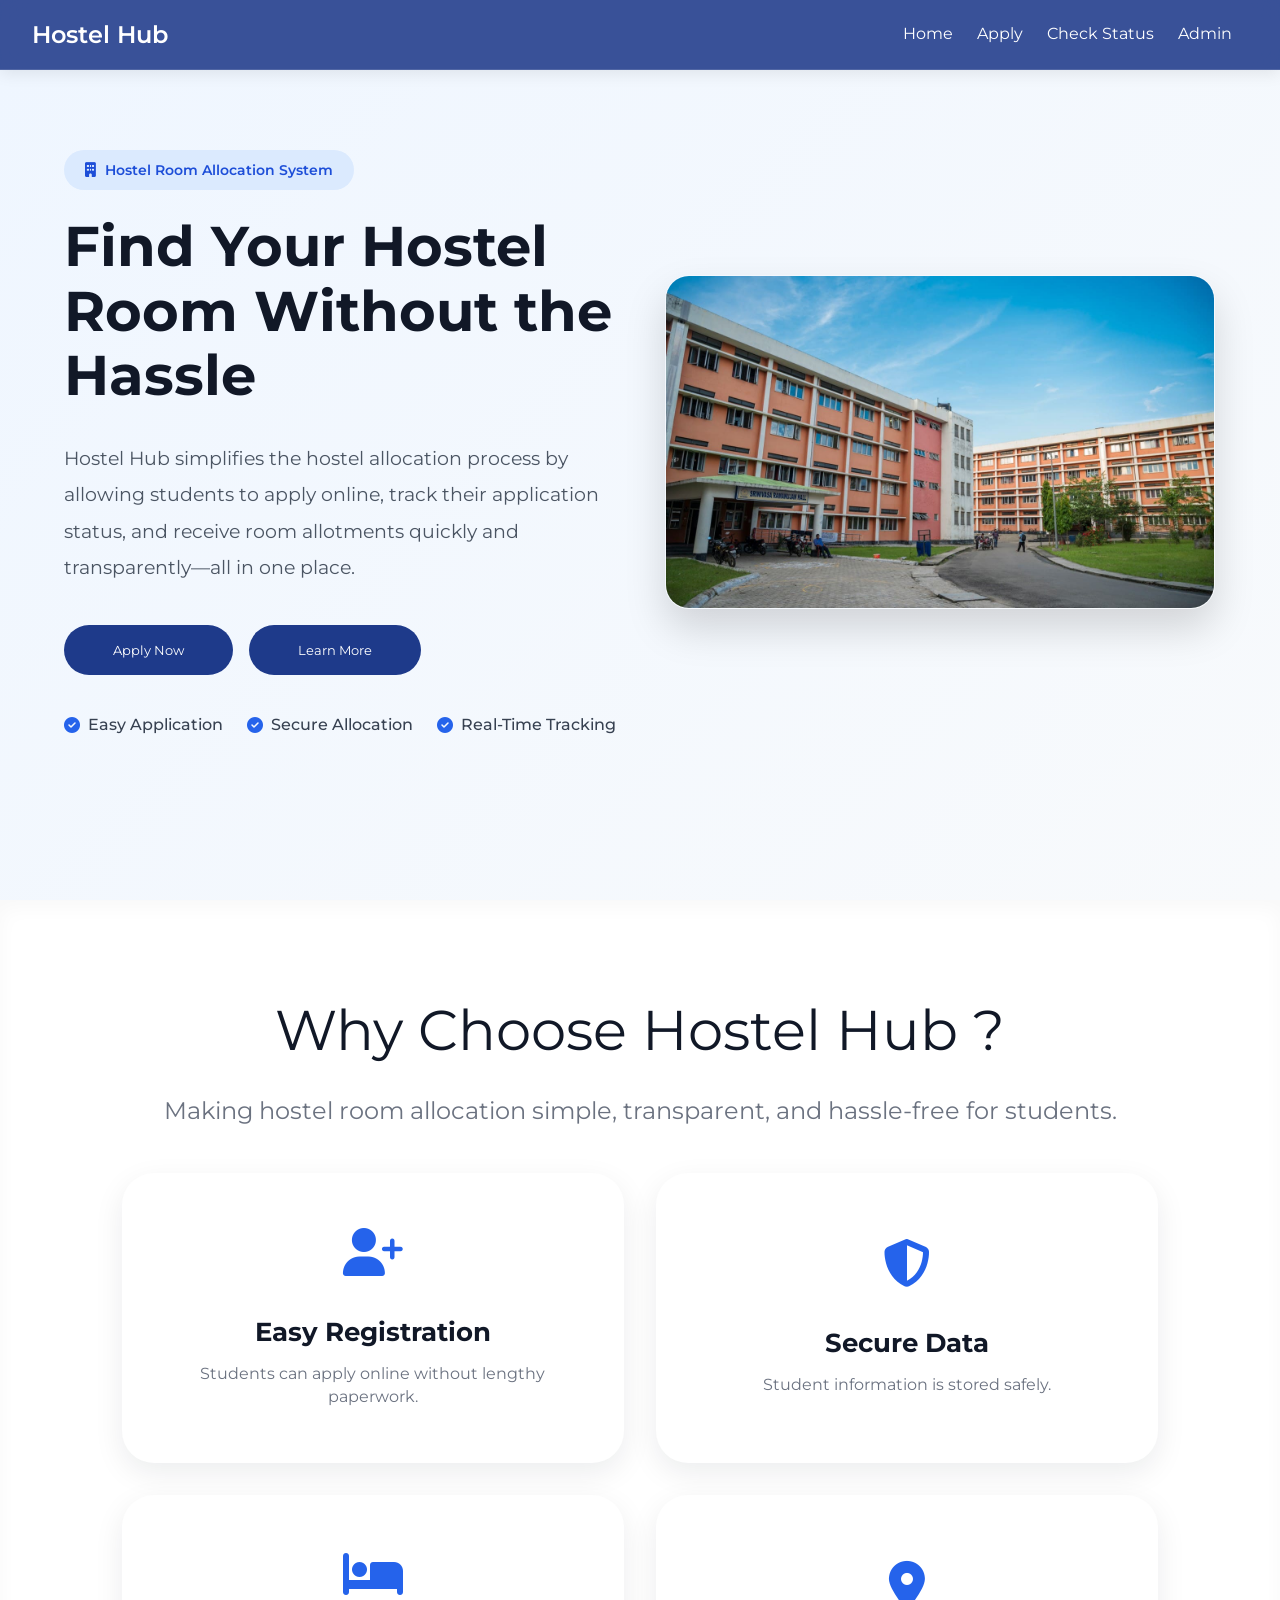
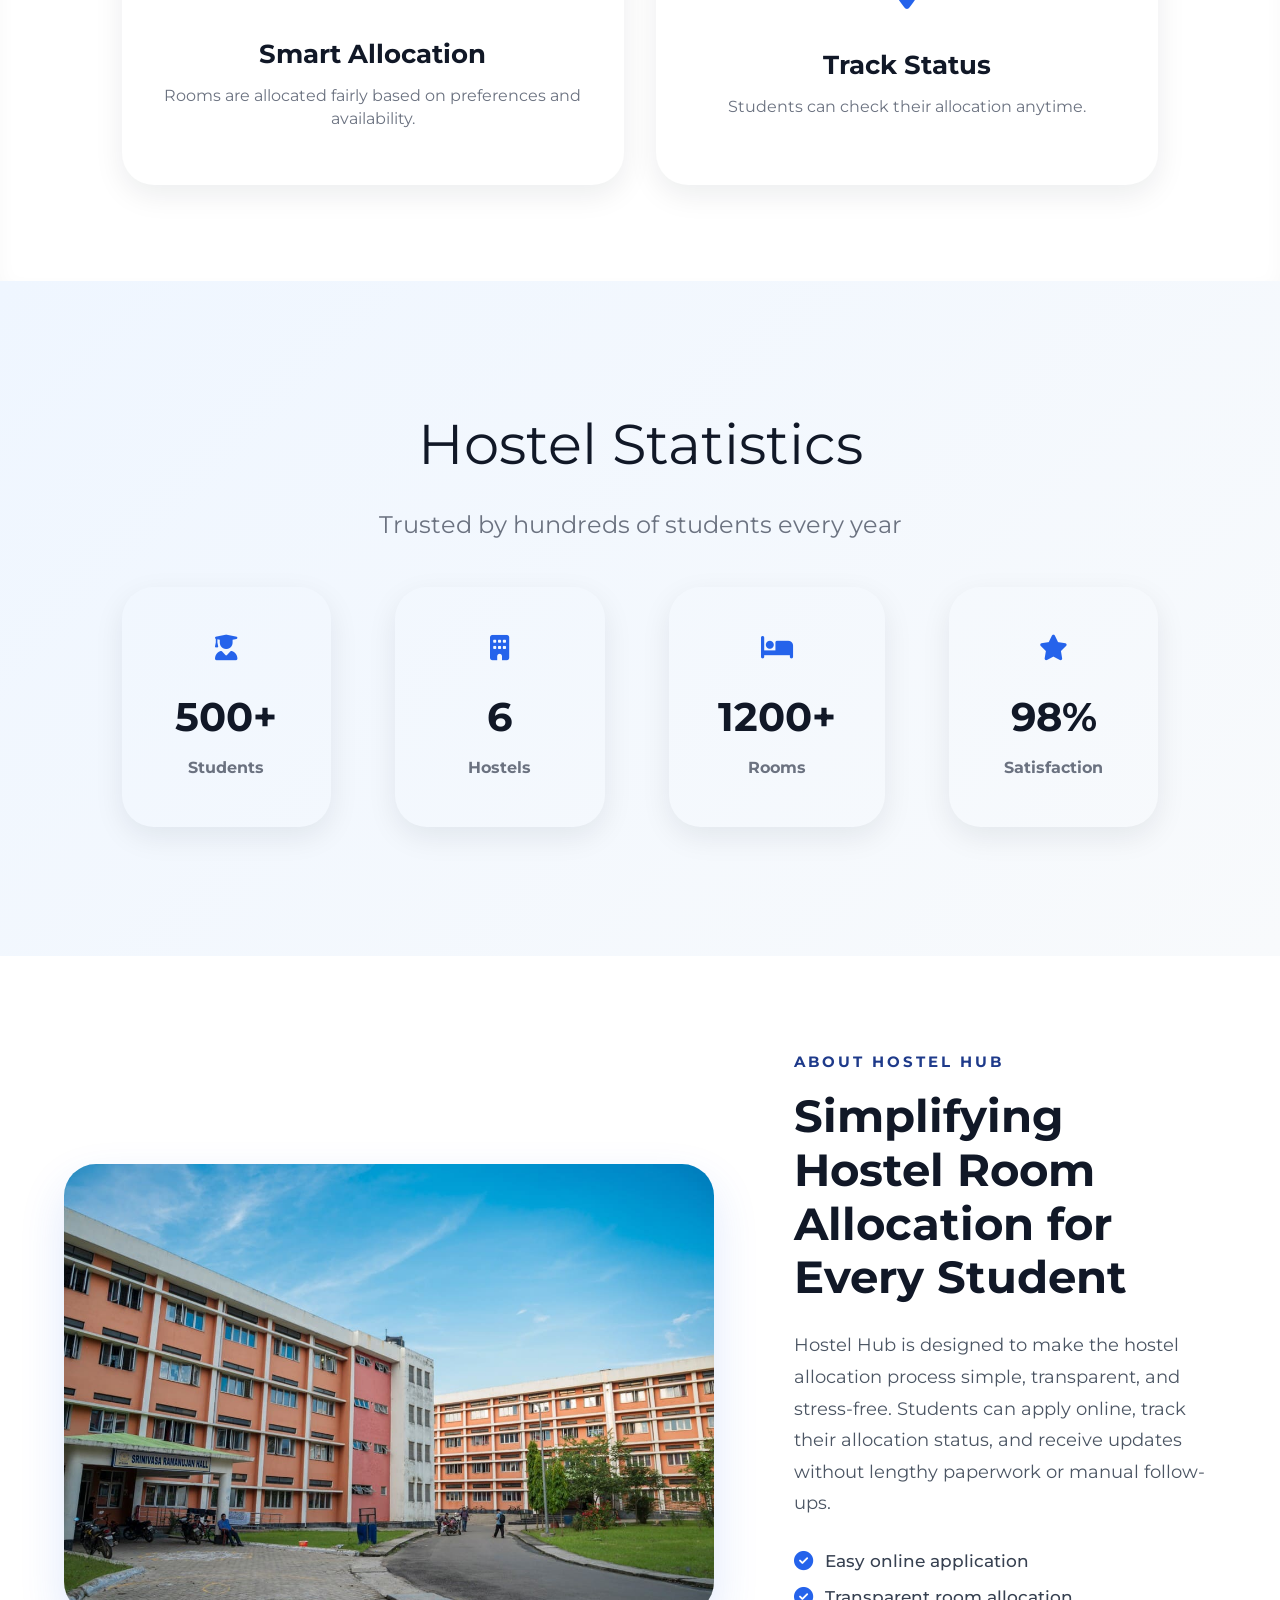
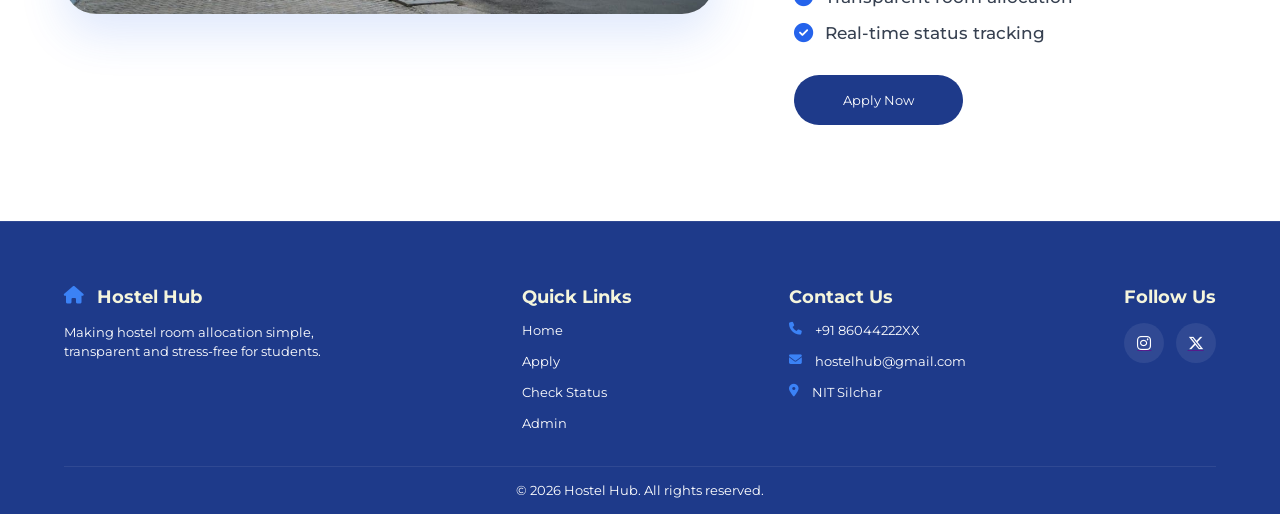
==== html/index.html @ 529740f5 "feat: complete student application form UI" ====
<!DOCTYPE html>
<html lang="en">

<head>
    <meta charset="UTF-8">
    <meta name="viewport" content="width=device-width, initial-scale=1.0">
    <title>Home-Page</title>
   <link rel="stylesheet" href="../css/global.css">
<link rel="stylesheet" href="../css/variable.css">
<link rel="stylesheet" href="../css/style.css">
    <link rel="stylesheet" href="https://cdnjs.cloudflare.com/ajax/libs/font-awesome/6.7.2/css/all.min.css">
    <style>
        @import url('https://fonts.googleapis.com/css2?family=Montserrat:ital,wght@0,100..900;1,100..900&display=swap');
    </style>
</head>

<body>
    <nav class="nav">
        <div class="logo">Hostel Hub</div>
        <div class="nav-links">
            <a href="#">Home</a>
            <a href="#">Apply</a>
            <a href="#">Check Status</a>
            <a href="#">Admin</a>
        </div>
    </nav>
    <main>
       <section class="hero">
    <div class="container hero-container">

        <div class="hero-content">

            <span class="hero-badge">
                <i class="fa-solid fa-building"></i>
                Hostel Room Allocation System
            </span>

            <h1 class="hero-heading">
                Find Your Hostel Room
                Without the Hassle
            </h1>

            <p class="hero-description">
                Hostel Hub simplifies the hostel allocation process by allowing
                students to apply online, track their application status, and
                receive room allotments quickly and transparently—all in one place.
            </p>

            <div class="hero-buttons">
                <button class="btn">Apply Now</button>
                <button class="btn btn-secondary">Learn More</button>
            </div>

            <div class="hero-highlights">

                <div class="highlight">
                    <i class="fa-solid fa-circle-check"></i>
                    Easy Application
                </div>

                <div class="highlight">
                    <i class="fa-solid fa-circle-check"></i>
                    Secure Allocation
                </div>

                <div class="highlight">
                    <i class="fa-solid fa-circle-check"></i>
                    Real-Time Tracking
                </div>

            </div>

        </div>

        <div class="hero-img">
            <img src="../assets/hostel.jpg" alt="Hostel Building">
        </div>

    </div>
</section>
        <section class="features">
            <div class="container">
                <div class="heading">Why Choose Hostel Hub ?</div>
                <div class="description">Making hostel room allocation simple, transparent, and hassle-free for
                    students.</div>
                <div class="card-container">
                    <div class="features-card">
                        <i class="fa-solid fa-user-plus"></i>
                        <h4>Easy Registration</h4>
                        <p>Students can apply online without lengthy paperwork.</p>
                    </div>
                    <div class="features-card">
                        <i class="fa-solid fa-shield-halved"></i>
                        <h4>Secure Data</h4>
                        <p>Student information is stored safely.</p>
                    </div>
                    <div class="features-card">
                        <i class="fa-solid fa-bed"></i>
                        <h4>Smart Allocation</h4>
                        <p>Rooms are allocated fairly based on preferences and availability.</p>
                    </div>
                    <div class="features-card">
                        <i class="fa-solid fa-location-dot"></i>
                        <h4>Track Status</h4>
                        <p>Students can check their allocation anytime.</p>
                    </div>
                </div>
            </div>
        </section>
        <section class="statistics">
            <div class="container">
                <div class="heading">Hostel Statistics</div>
                <div class="description">Trusted by hundreds of students every year</div>
                <div class="stats-card-container">
                    <div class="stats-card">
                        <i class="fa-solid fa-user-graduate"></i>
                        <h3>500+</h3>
                        <h4>Students</h4>
                    </div>
                    <div class="stats-card">
                        <i class="fa-solid fa-building"></i>
                        <h3>6</h3>
                        <h4>Hostels</h4>
                    </div>
                    <div class="stats-card">
                        <i class="fa-solid fa-bed"></i>
                        <h3>1200+</h3>
                        <h4>Rooms</h4>
                    </div>
                    <div class="stats-card">
                        <i class="fa-solid fa-star"></i>
                        <h3>98%</h3>
                        <h4>Satisfaction</h4>
                    </div>
                </div>

            </div>
        </section>
        <section class="about">
            <div class="about-container">
                <img src="../assets/hostel.jpg" alt="">
                <div class="about-content">
                    <span>ABOUT HOSTEL HUB</span>
                    <h2>Simplifying Hostel Room Allocation for Every Student</h2>
                    <p>Hostel Hub is designed to make the hostel allocation process simple, transparent, and
                        stress-free. Students can apply online, track their allocation status, and receive updates
                        without lengthy paperwork or manual follow-ups.</p>
                    <ul class="highlights">
                        <li><i class="fa-solid fa-circle-check"></i>Easy online application</li>
                        <li><i class="fa-solid fa-circle-check"></i>Transparent room allocation</li>
                        <li><i class="fa-solid fa-circle-check"></i>Real-time status tracking</li>
                    </ul>
                    <button class="btn">Apply Now</button>
                </div>
            </div>
        </section>
    </main>
    <footer class="footer">
        <div class="container">
            <div class="footer-top">
                <div class="footer-brand">
                    <h4><i class="fa-solid fa-house"></i> Hostel Hub</h4>
                    <span>Making hostel room allocation
                        simple, transparent and
                        stress-free for students.</span>
                </div>
                <div class="footer-links">
                    <h4>Quick Links</h4>
                    <a href="">Home</a>
                    <a href="">Apply</a>
                    <a href="">Check Status</a>
                    <a href="">Admin</a>
                </div>
                <div class="footer-contact">
                    <h4>Contact Us</h4>
                    <span><i class="fa-solid fa-phone"></i> +91 86044222XX</span>
                    <span><i class="fa-solid fa-envelope"></i> hostelhub@gmail.com</span>
                    <span><i class="fa-solid fa-location-dot"></i> NIT Silchar</span>
                </div>
                <div class="footer-social">
                    <h4>Follow Us</h4>
                    <div class="footer-social-logo"><a href=""><i class="fa-brands fa-instagram"></i> </a>
                        <a href=""><i class="fa-brands fa-x-twitter"></i> </a>
                    </div>
                </div>
            </div>
            <div class="footer-bottom">© 2026 Hostel Hub. All rights reserved.</div>

        </div>
    </footer>
</body>

</html>
---- css/global.css ----
.container{
    width: 90%;
    max-width: 1300px;
    margin: 0 auto;
}

html{
    scroll-behavior: smooth;
}

body{
    background:#F8FAFC;
}
---- css/variable.css ----
:root{
  --primary-color: #1E3A8A;
  --secondary-color: #2563EB;
  --background-color: #F8FAFC;
  --surface-color: #FFFFFF;
  --text-color: #111827;
  --heading-color: #111827;
  
  --section-padding: 6rem;
  --card-radius: 2rem;
  --shadow: 0 10px 30px rgba(15,23,42,.08);
}
---- css/style.css ----
* {
    margin: 0;
    padding: 0;
    /* background: #F8FAFC; */
    font-family: montserrat;
    box-sizing: border-box;
}

/* navbar section  */

.nav {
    display: flex;
    height: 70px;
    width: 100%;
    background: rgba(30, 58, 138, 0.88);

    backdrop-filter: blur(12px);
    -webkit-backdrop-filter: blur(12px);

    border-bottom: 1px solid rgba(255, 255, 255, .12);

    box-shadow: 0 4px 15px rgba(0, 0, 0, .08);
    justify-content: space-between;
    align-items: center;
    position: sticky;
    top: 0;
    position: sticky;
    z-index: 1000;
    /* justify-items: center; */
}

.logo {
    font-size: 1.5rem;
    color: white;
    padding: 2rem;
    font-weight: 600;
    font-family: montserrat;
    transition: 0.3s ease-in-out;
}

.logo:hover {
    transform: scale(1.03);
}

.nav-links {
    display: flex;
    gap: 1.5rem;
    padding: 3rem;
    font-family: montserrat;

}

.nav a {
    text-decoration: none;
    color: white;
    transition: 0.3s ease;
    border-bottom: 2px solid transparent;
}

.nav a:hover {
    border-bottom: 2px solid white;
    color: #93C5FD;
}

.hero{
    background: linear-gradient(
        135deg,
        #EFF6FF 0%,
        #F8FAFC 100%
    );
    min-height: calc(100vh - 70px);
    padding:5rem 0;
    overflow:hidden;
}
.hero-container {
    max-width: 1300px;
    width: 90%;
    margin: 0 auto;
    display: flex;
    justify-content: space-between;
    align-items: center;
    gap: 3rem;


}
.hero-badge{

    display:inline-flex;
    align-items:center;
    gap:.6rem;

    padding:.7rem 1.3rem;
    margin-bottom:1.5rem;
    background:#DBEAFE;

    color:#1D4ED8;
    border-radius:40px;
    font-size:.9rem;
    font-weight:600;
}
.hero-content {
    flex: 1;
    /* margin: 3rem 1rem; */
    text-align: left;
}
.hero-heading{

    font-size:3.5rem;
    line-height:1.15;
    font-weight:700;
    color:#111827;
    margin-bottom:2rem;
}

.hero-description{

    font-size:1.2rem;
    line-height:1.9;
    color:#4B5563;
    max-width:620px;
    margin-bottom:2.5rem;
}

.hero-buttons{
    display:flex;
    gap:1rem;
    margin-bottom:2.5rem;
}
.btn-secondary{
    background:white;
    color:#1E3A8A;
    border:2px solid #1E3A8A;
}

.btn-secondary:hover{
    background:#1E3A8A;
    color:white;
}

.hero-highlights{

    display:flex;
    flex-wrap:wrap;
    gap:1.5rem;
}
.highlight{

    display:flex;
    align-items:center;
    gap:.5rem;
    color:#374151;
    font-weight:500;
}
.highlight i{
    color:#2563EB;
}
.hero-img{

    flex:1;
    display:flex;
    justify-content:center;
    position:relative;
}
.hero-img img{

    width:100%;
    max-width:600px;
    border-radius:28px;
    box-shadow:
    0 25px 60px rgba(30,58,138,.18);
    transition:.4s ease;
}
.hero-img img:hover{
    transform:translateY(-8px);
}

.btn {

    border: 1px solid transparent;
    border-radius: 2rem;
    padding: 1rem 3rem;
    color: white;
    background: #1E3A8A;
    transition: 0.3s ease-in-out;
    cursor: pointer;
}

.btn:hover {
    background: #2563EB;

    transform: translateY(-3px);

    box-shadow: 0 12px 30px rgba(37, 99, 235, .3);
}

.hero-img {
    display: flex;
    flex: 1;
    justify-content: center;
}

.hero-img img {
    border: 1px solid transparent;
    border-radius: 1.5rem;
    box-shadow: 0 20px 40px rgba(0, 0, 0, .15);
    object-fit: cover;
    width: 100%;
    max-width: 550px;
    height: auto;
    display: block;


}

/* Features Section  */
.features {

    background: white;
    padding: 6rem 0;
    box-shadow: inset 0 8px 20px rgba(0, 0, 0, 0.03);
}

.heading {
    font-size: 3.5rem;
    text-align: center;
    margin-bottom: 1rem;
    color: #111827;

}

.description {
    color: #6B7280;
    font-size: 1.5rem;
    text-align: center;
    padding: 1rem 0;
    margin-bottom: 2rem;
}

.card-container {
    width: 90%;
    max-width: 1100px;
    margin: 0 auto;
    display: grid;
    grid-template-columns: repeat(2, 1fr);
    gap: 2rem;

}

.features-card {
    background: #FFFFFF;
    min-height: 290px;
    /* width: 90%; */
    display: flex;
    flex-direction: column;
    border: 1px solid transparent;
    border-radius: 2rem;
    justify-content: center;
    padding: 2rem;
    align-items: center;
    box-shadow:
        0 10px 30px rgba(15, 23, 42, .08);
    transition: 0.3s ease-in-out;
    cursor: pointer;
}


.features-card:hover {
    box-shadow:
        0 18px 45px rgba(37, 99, 235, .15);
    border: 1px solid #2563EB;
    transform: translateY(-8px);
}

.features-card i {
    font-size: 3rem;
    color: #2563EB;
    margin-bottom: 1.5rem;
    transition: .3s ease;
}

.features-card:hover i {
    color: #1E3A8A;
    transform: scale(1.1);
}

.features-card h4 {
    color: #111827;
    text-align: center;
    font-size: 1.6rem;
    padding: 1rem;
}

.features-card p {
    color: #6B7280;
    font-size: 1rem;
    line-height: 1.4;
    text-align: center;
}

/* Statistics Section    */

.statistics {
    padding: 6rem 0 6rem;
    background: linear-gradient(
        135deg,
        #EFF6FF 0%,
        #F8FAFC 100%
    );
     min-height: 75vh;
    display:flex;
    align-items:center;
    
}

.stats-card-container {
    display: flex;
    flex-direction: row;
    max-width: 1100px;
    margin: 0 auto;
    width: 90%;
    gap: 4rem;
    justify-content: center;
    align-items: center;
}

.stats-card {
    display: flex;
    flex-direction: column;
    min-height: 240px;
    width: 310px;
    border: 1px solid transparent;
    border-radius: 2rem;
    justify-content: center;
    padding: 2rem;
    align-items: center;
    box-shadow:
        0 10px 30px rgba(15, 23, 42, .08);
    transition: 0.3s ease-in-out;
    cursor: pointer;

}

.stats-card:hover {
    box-shadow:
        0 18px 45px rgba(37, 99, 235, .15);
    border: 1px solid #2563EB;
    transform: translateY(-8px);
}

.stats-card i {
    font-size: 1.6rem;
    color: #2563EB;
    margin-bottom: 1rem;
    transition: .3s ease;
}

.stats-card:hover i {
    color: #1E3A8A;
    transform: scale(1.1);
}

.stats-card h3 {
    color: #111827;
    text-align: center;
    font-size: 2.5rem;
    padding: 1rem;
}

.stats-card h4 {
    color: #6B7280;
    font-size: 1rem;
    line-height: 1.4;
    text-align: center;
}

/* About Section  */

.about {
    padding: 6rem 0;
    background: white;
}

.about-container {
    max-width: 1300px;
    width: 90%;
    margin: 0 auto;
    display: flex;
    justify-content: center;
    align-items: center;
    gap: 5rem;

}

.about-container img {
    border-radius: 2rem;
    box-shadow:
        0 20px 45px rgba(37, 99, 235, .15);
    transition: 0.3s ease;
    max-width: 650px;
    width: 100%;
    height: 450px;
    object-fit: cover;
}

.about-container img:hover {
    transform: translateY(-6px)scale(1.02);
    box-shadow:
        0 30px 55px rgba(37, 99, 235, .25);
}

.about-content {
    display: flex;
    flex-direction: column;
    width: 100%;
}

.about-content span {
    font-size: 0.95rem;
    font-weight: 700;
    color: var(--primary-color);
    letter-spacing: 3px;
    text-transform: uppercase;
    margin-bottom: 1.2rem;
}

.about-content h2 {
    font-size: 2.8rem;
    color: #111827;
    line-height: 1.2;
    margin-bottom: 1.5rem;
}

.about-content p {
    font-size: 1.1rem;
    color: #4B5563;
    line-height: 1.8;
    margin-bottom: 2rem;
}

.about-container ul {
    list-style: none;
    display: flex;
    flex-direction: column;
    gap: 1rem;
    margin-bottom: 2rem;

}

.about-container ul li {
    display: flex;
    align-items: center;
    gap: 12px;

    font-size: 1.05rem;
    font-weight: 500;
    color: #374151;
}

.about-container ul li i {
    color: #2563EB;
    font-size: 1.2rem;
}

.about-content .btn {
    align-self: flex-start;
}


/* Footer Section  */

.footer {
    background: #1E3A8A;
    padding-top: 4rem;
    border-top: 1px solid rgba(255, 255, 255, .08);
}

.footer-top {
    color: grey;
    display: flex;
    justify-content: space-between;
    width: 100%;
    height: 180px;
    gap: 2rem;
}

.footer-brand {
    max-width: 300px;
    display: flex;
    flex-direction: column;
    gap: 1rem;
}

.footer-brand h4 {
    color: beige;
    font-size: 1.1rem;
    display: flex;
    gap: .80rem;
    justify-items: center;

}

.footer-brand span {
    color: white;
    font-size: 0.80rem;
    line-height: 1.5;
}

.footer-brand i {
    color: #3B82F6;

}

.footer-links {

    display: flex;
    flex-direction: column;
    gap: 1rem;
}

.footer-links h4 {
    color: beige;
    font-size: 1.1rem;
}

.footer-links a {
    text-decoration: none;
    color: white;
    font-size: 0.80rem;
    transition: 0.3s ease-in-out;

}

.footer-links a:hover{
    transform: translateX(3px);
    color: #60A5FA;
}

.footer-contact {
    display: flex;
    flex-direction: column;
    gap: 1rem;

}

.footer-contact h4 {
    color: beige;
    font-size: 1.1rem;
}

.footer-contact span {
    text-decoration: none;
    color: white;
    font-size: 0.80rem;
    display: flex;
    gap: .80rem;
    justify-items: center;
}
.footer-contact i{
    color:#3B82F6;
}

.footer-social h4 {
    color: beige;
    font-size: 1.1rem;
}

.footer-social a i{
    width:40px;
    height:40px;

    display:flex;
    justify-content:center;
    align-items:center;

    border-radius:50%;
    background:rgba(255,255,255,.08);
    color:white;

    font-size:1rem;
    transition:.3s ease;
}


.footer-social a:hover{

    color:#60A5FA;
    transform:translateY(-4px);

}
.footer-social a:hover i{
    background:#2563EB;
    color:white;
    transform:translateY(-3px);
    box-shadow:0 10px 20px rgba(37,99,235,.35);

}
.footer-social-logo{
    display: flex;
    justify-content: center;
    gap: 0.7rem;
    padding: 1rem 0;
}
.footer-bottom {
    border-top: 1px solid rgba(255,255,255,0.08);
    font-size: 0.80rem;
    text-align: center;
    color: white;
    width: 100%;
    padding: 1rem;
}
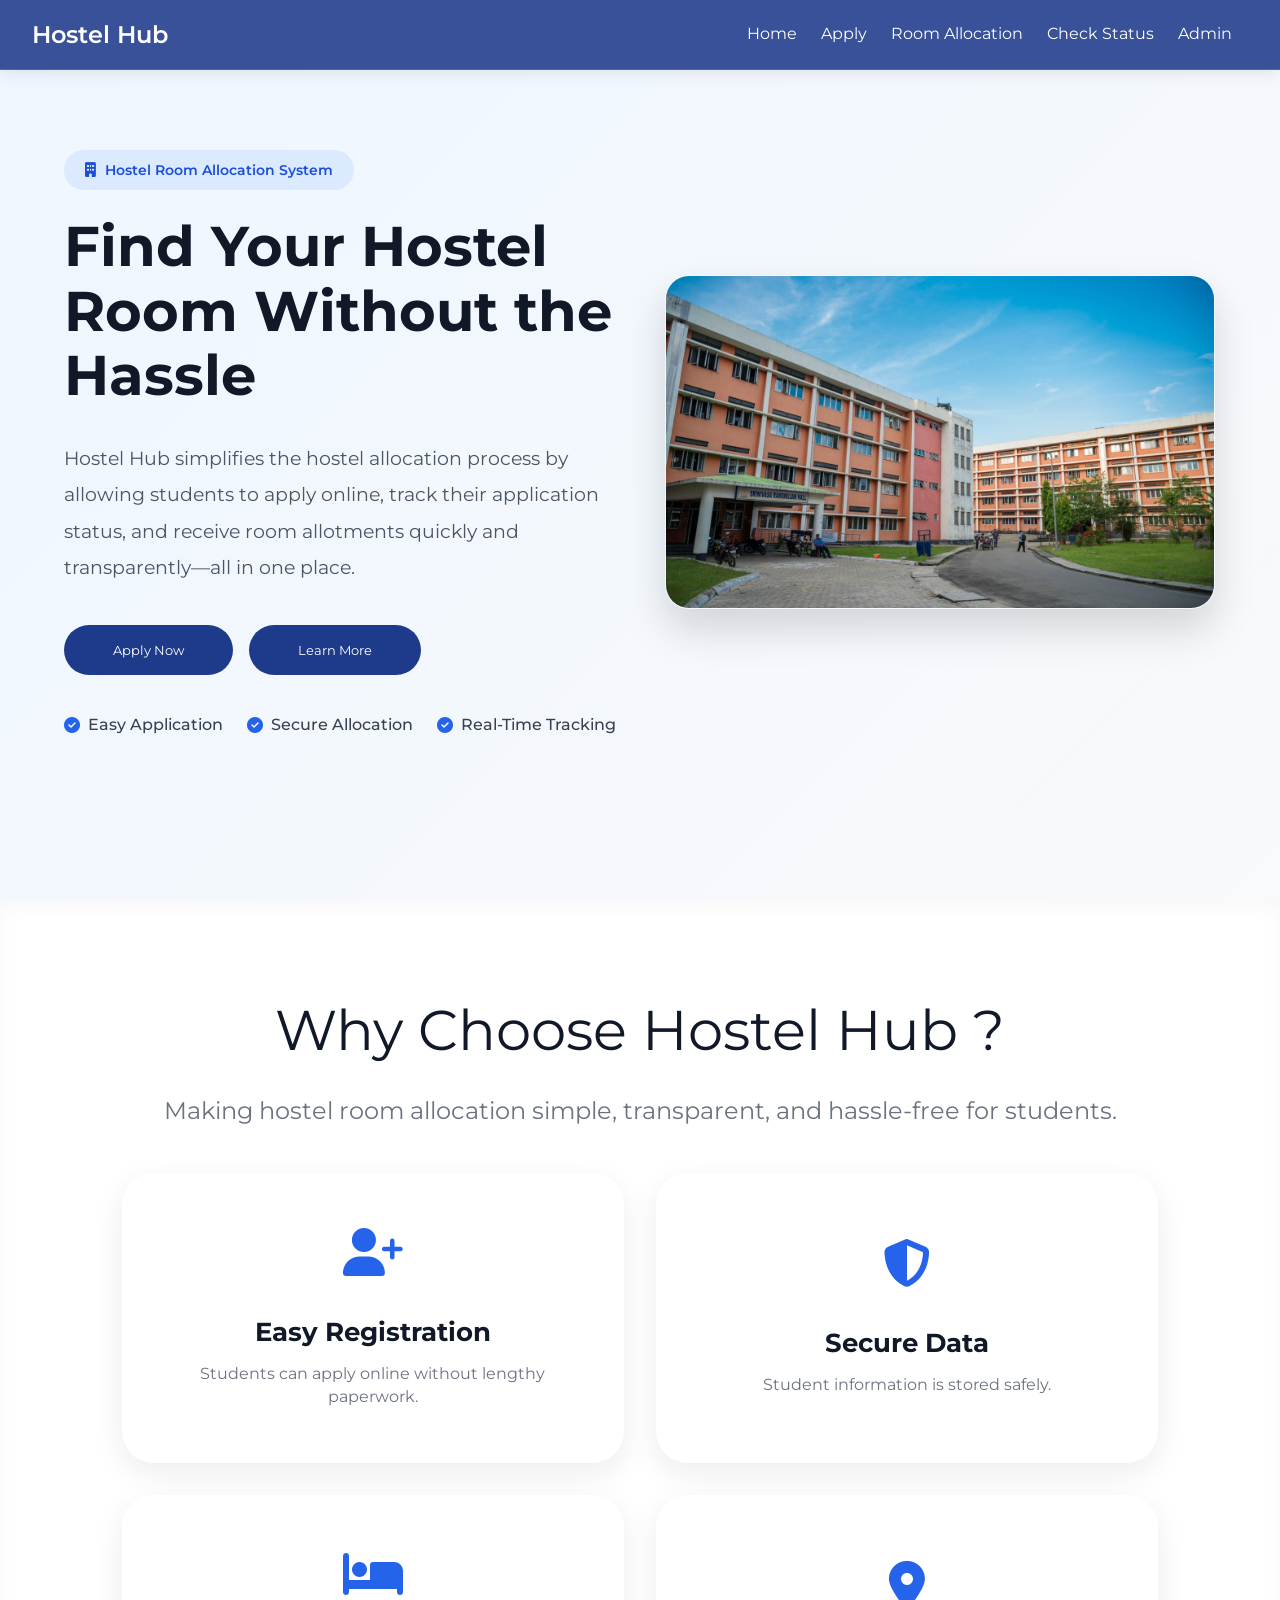
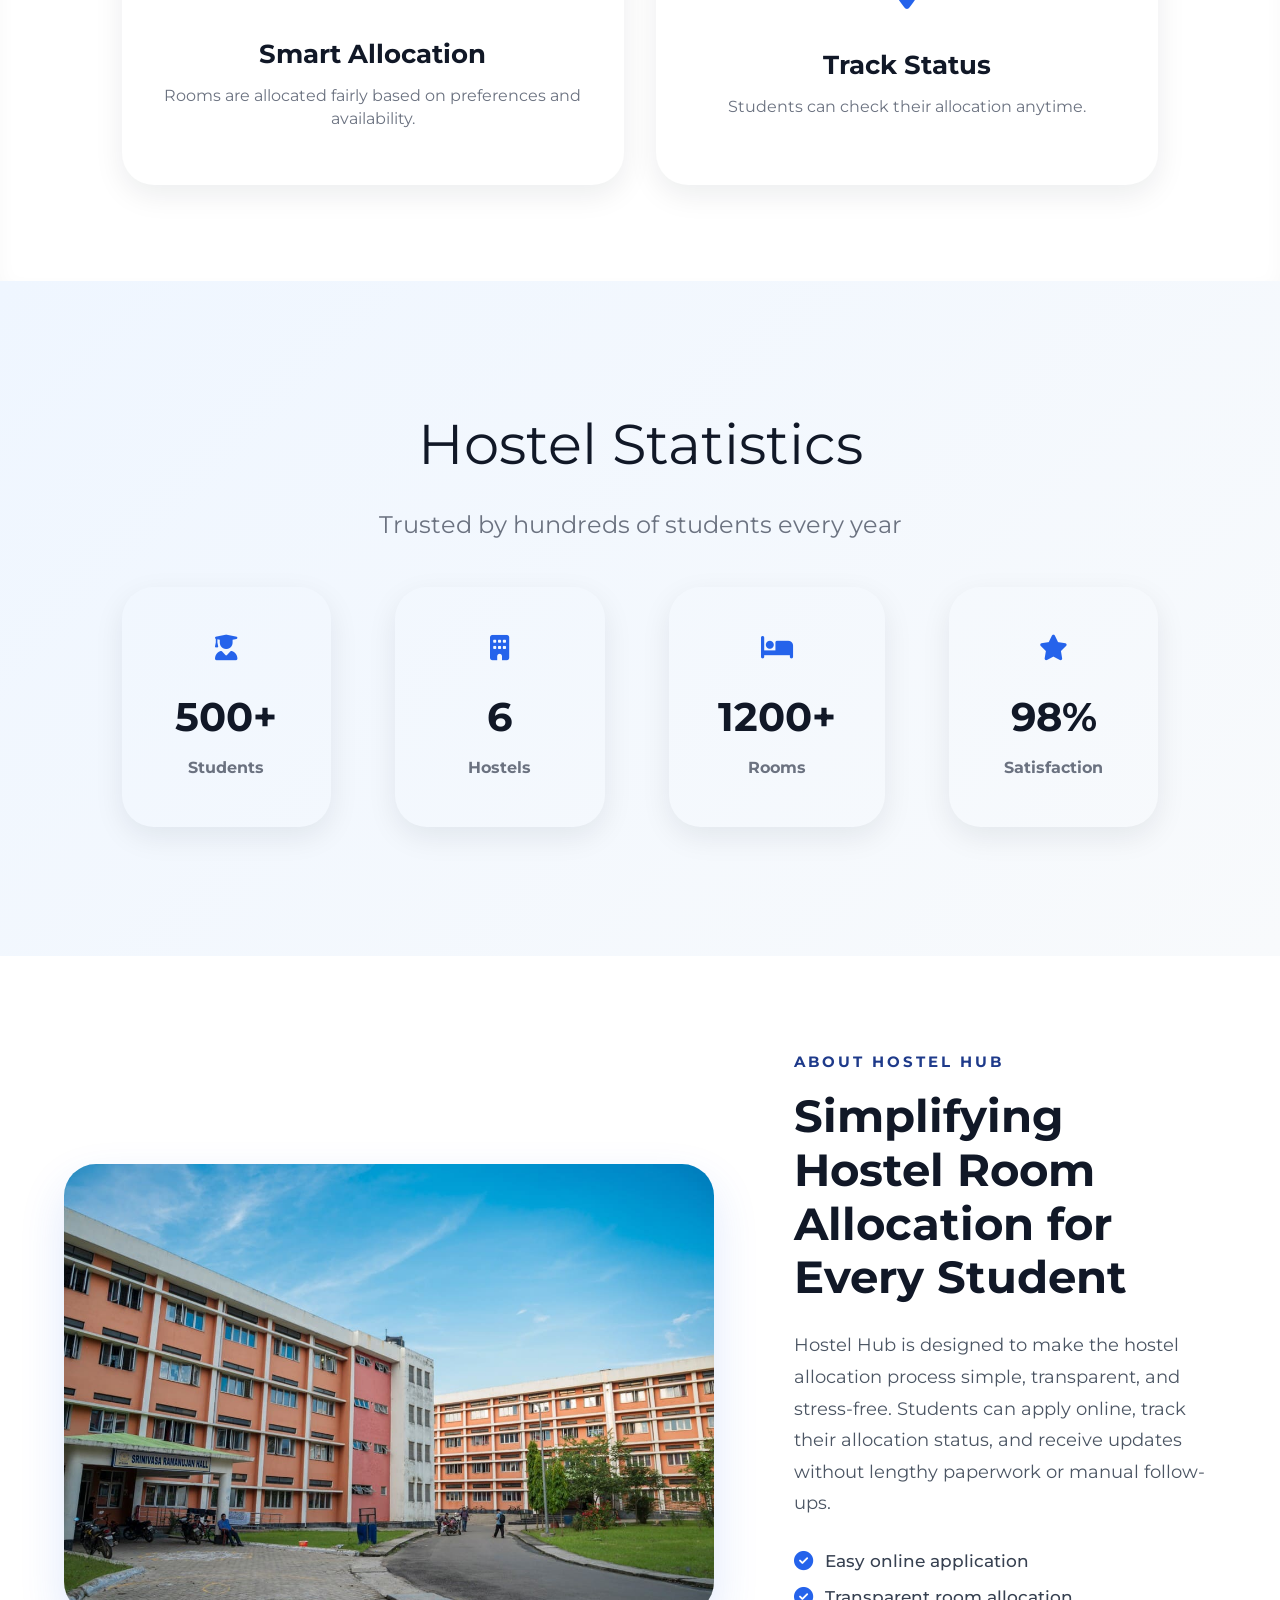
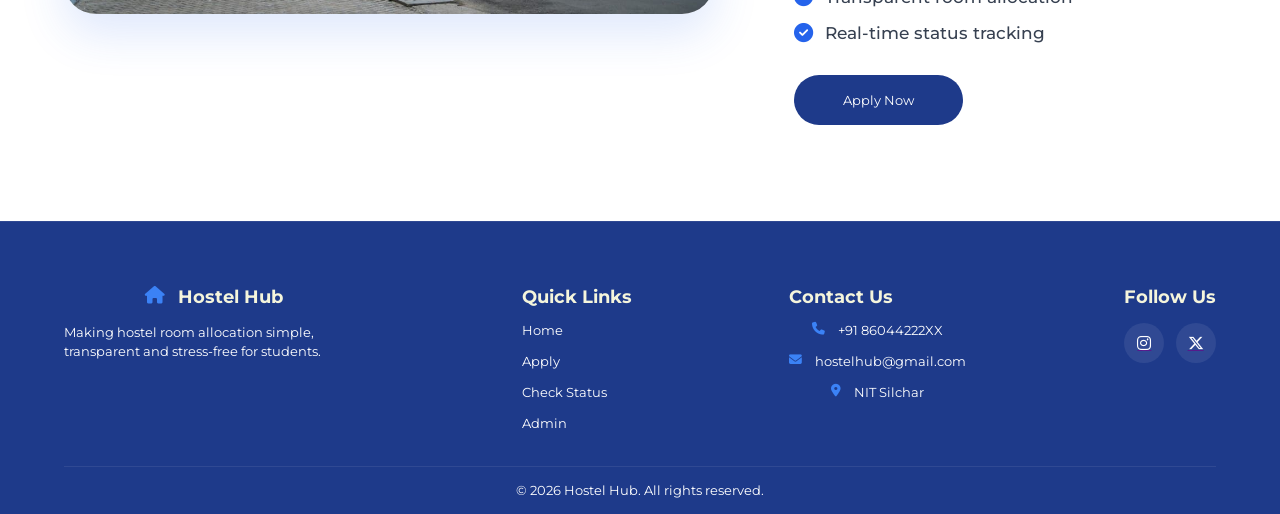
==== commit 44977754: "Made overall website responsive" ====
--- a/html/index.html
+++ b/html/index.html
@@ -17,12 +17,16 @@
 <body>
     <nav class="nav">
         <div class="logo">Hostel Hub</div>
-        <div class="nav-links">
-            <a href="#">Home</a>
-            <a href="#">Apply</a>
-            <a href="#">Check Status</a>
-            <a href="#">Admin</a>
+        <div class="nav-links" id="navLinks">
+            <a href="index.html">Home</a>
+            <a href="apply.html">Apply</a>
+             <a href="room-allocation.html">Room Allocation</a>
+            <a href="check-status.html">Check Status</a>
+            <a href="admin.html">Admin</a>
         </div>
+        <button class="nav-toggle" id="navToggle" aria-label="Toggle menu">
+        <i class="fa-solid fa-bars"></i>
+    </button>
     </nav>
     <main>
        <section class="hero">
@@ -189,5 +193,5 @@
         </div>
     </footer>
 </body>
-
+ <script src="../js/nav.js"></script>
 </html>
--- a/css/global.css
+++ b/css/global.css
@@ -11,3 +11,25 @@
 body{
     background:#F8FAFC;
 }
+
+
+.btn {
+
+    border: 1px solid transparent;
+    border-radius: 2rem;
+    padding: 1rem 3rem;
+    color: white;
+    background: #1E3A8A;
+    transition: 0.3s ease-in-out;
+    cursor: pointer;
+}
+
+.btn:hover {
+    background: #2563EB;
+    transform: translateY(-3px);
+    box-shadow: 0 12px 30px rgba(37, 99, 235, .3);
+}
+.btn:active {
+    transform: scale(0.95);
+}
+
--- a/css/style.css
+++ b/css/style.css
@@ -191,6 +191,10 @@
     transform: translateY(-3px);
 
     box-shadow: 0 12px 30px rgba(37, 99, 235, .3);
+}
+
+.btn:active {
+    transform: scale(0.95);
 }
 
 .hero-img {
@@ -495,7 +499,7 @@
     font-size: 1.1rem;
     display: flex;
     gap: .80rem;
-    justify-items: center;
+    justify-content: center;
 
 }
 
@@ -553,7 +557,7 @@
     font-size: 0.80rem;
     display: flex;
     gap: .80rem;
-    justify-items: center;
+    justify-content: center;
 }
 .footer-contact i{
     color:#3B82F6;
@@ -607,4 +611,269 @@
     color: white;
     width: 100%;
     padding: 1rem;
+}
+
+
+
+/* ============================
+   NAV TOGGLE (hidden on desktop)
+============================ */
+.nav-toggle {
+    display: none;
+    background: none;
+    border: none;
+    color: white;
+    font-size: 1.5rem;
+    padding: 0 1.5rem;
+    cursor: pointer;
+}
+
+/* ============================
+   TABLET (max-width: 1024px)
+============================ */
+@media (max-width: 1024px) {
+
+    .hero-heading {
+        font-size: 2.7rem;
+    }
+
+    .hero-description {
+        font-size: 1.05rem;
+    }
+
+    .hero-container {
+        gap: 2rem;
+    }
+
+    .heading {
+        font-size: 2.6rem;
+    }
+
+    .description {
+        font-size: 1.2rem;
+    }
+
+    .card-container {
+        grid-template-columns: repeat(2, 1fr);
+        gap: 1.5rem;
+    }
+
+    .stats-card-container {
+        flex-wrap: wrap;
+        gap: 2rem;
+    }
+
+    .stats-card {
+        width: 45%;
+        min-width: 220px;
+    }
+
+    .about-container {
+        gap: 2.5rem;
+    }
+
+    .about-container img {
+        max-width: 450px;
+        height: 380px;
+    }
+
+    .about-content h2 {
+        font-size: 2.2rem;
+    }
+
+    .footer-top {
+        flex-wrap: wrap;
+        height: auto;
+        row-gap: 2rem;
+        padding-bottom: 2rem;
+    }
+
+    .footer-brand,
+    .footer-links,
+    .footer-contact,
+    .footer-social {
+        width: 45%;
+        max-width: 45%;
+    }
+}
+
+/* ============================
+   MOBILE / SMALL TABLET (max-width: 768px)
+============================ */
+@media (max-width: 768px) {
+
+    .nav-toggle {
+        display: block;
+    }
+
+    .nav-links {
+        position: absolute;
+        top: 70px;
+        left: 0;
+        width: 100%;
+        background: rgba(30, 58, 138, 0.97);
+        flex-direction: column;
+        align-items: center;
+        gap: 0;
+        padding: 1rem 0;
+
+        transform: translateY(-15px);
+        opacity: 0;
+        visibility: hidden;
+        pointer-events: none;
+        will-change: transform, opacity;
+        transition: transform 0.25s ease, opacity 0.25s ease;
+    }
+
+    .nav-links.active {
+        transform: translateY(0);
+        opacity: 1;
+        visibility: visible;
+        pointer-events: auto;
+    }
+
+    .nav-links a {
+        padding: 1rem 0;
+        width: 100%;
+        text-align: center;
+    }
+
+    /* Drop the blur on mobile — expensive to repaint on open/close */
+    .nav {
+        backdrop-filter: none;
+        -webkit-backdrop-filter: none;
+        background: rgba(30, 58, 138, 0.97);
+    }
+
+    /* Hero stacks */
+    .hero-container {
+        flex-direction: column;
+        text-align: center;
+    }
+
+    .hero-content {
+        text-align: center;
+    }
+
+    .hero-description {
+        margin-left: auto;
+        margin-right: auto;
+    }
+
+    .hero-buttons {
+        justify-content: center;
+        flex-wrap: wrap;
+    }
+
+    .hero-highlights {
+        justify-content: center;
+    }
+
+    .hero-img {
+        order: -1;
+    }
+
+    /* About stacks */
+    .about-container {
+        flex-direction: column;
+        text-align: center;
+    }
+
+    .about-container img {
+        max-width: 100%;
+        height: 320px;
+    }
+
+    .about-container ul li {
+        justify-content: center;
+    }
+
+    .about-content .btn {
+        align-self: center;
+    }
+
+    .footer-brand,
+    .footer-links,
+    .footer-contact,
+    .footer-social {
+        width: 100%;
+        max-width: 100%;
+        text-align: center;
+        align-items: center;
+    }
+
+    .footer-brand h4,
+    .footer-contact span {
+        justify-content: center;
+    }
+}
+/* ============================
+   MOBILE (max-width: 600px)
+============================ */
+@media (max-width: 600px) {
+
+    .hero {
+        padding: 3rem 0;
+    }
+
+    .hero-heading {
+        font-size: 2.1rem;
+    }
+
+    .hero-badge {
+        font-size: 0.8rem;
+        padding: 0.5rem 1rem;
+    }
+
+    .hero-description {
+        font-size: 1rem;
+        line-height: 1.7;
+    }
+
+    .hero-buttons {
+        flex-direction: column;
+        width: 100%;
+    }
+
+    .hero-buttons .btn {
+        width: 100%;
+    }
+
+    .heading {
+        font-size: 2rem;
+    }
+
+    .description {
+        font-size: 1rem;
+    }
+
+    .card-container {
+        grid-template-columns: 1fr;
+    }
+
+    .features-card {
+        min-height: auto;
+        padding: 2rem 1.5rem;
+    }
+
+    .stats-card {
+        width: 100%;
+    }
+
+    .stats-card h3 {
+        font-size: 2rem;
+    }
+
+    .about-content h2 {
+        font-size: 1.8rem;
+    }
+
+    .about-content p {
+        font-size: 1rem;
+    }
+
+    .logo {
+        padding: 1rem 1.5rem;
+        font-size: 1.2rem;
+    }
 }
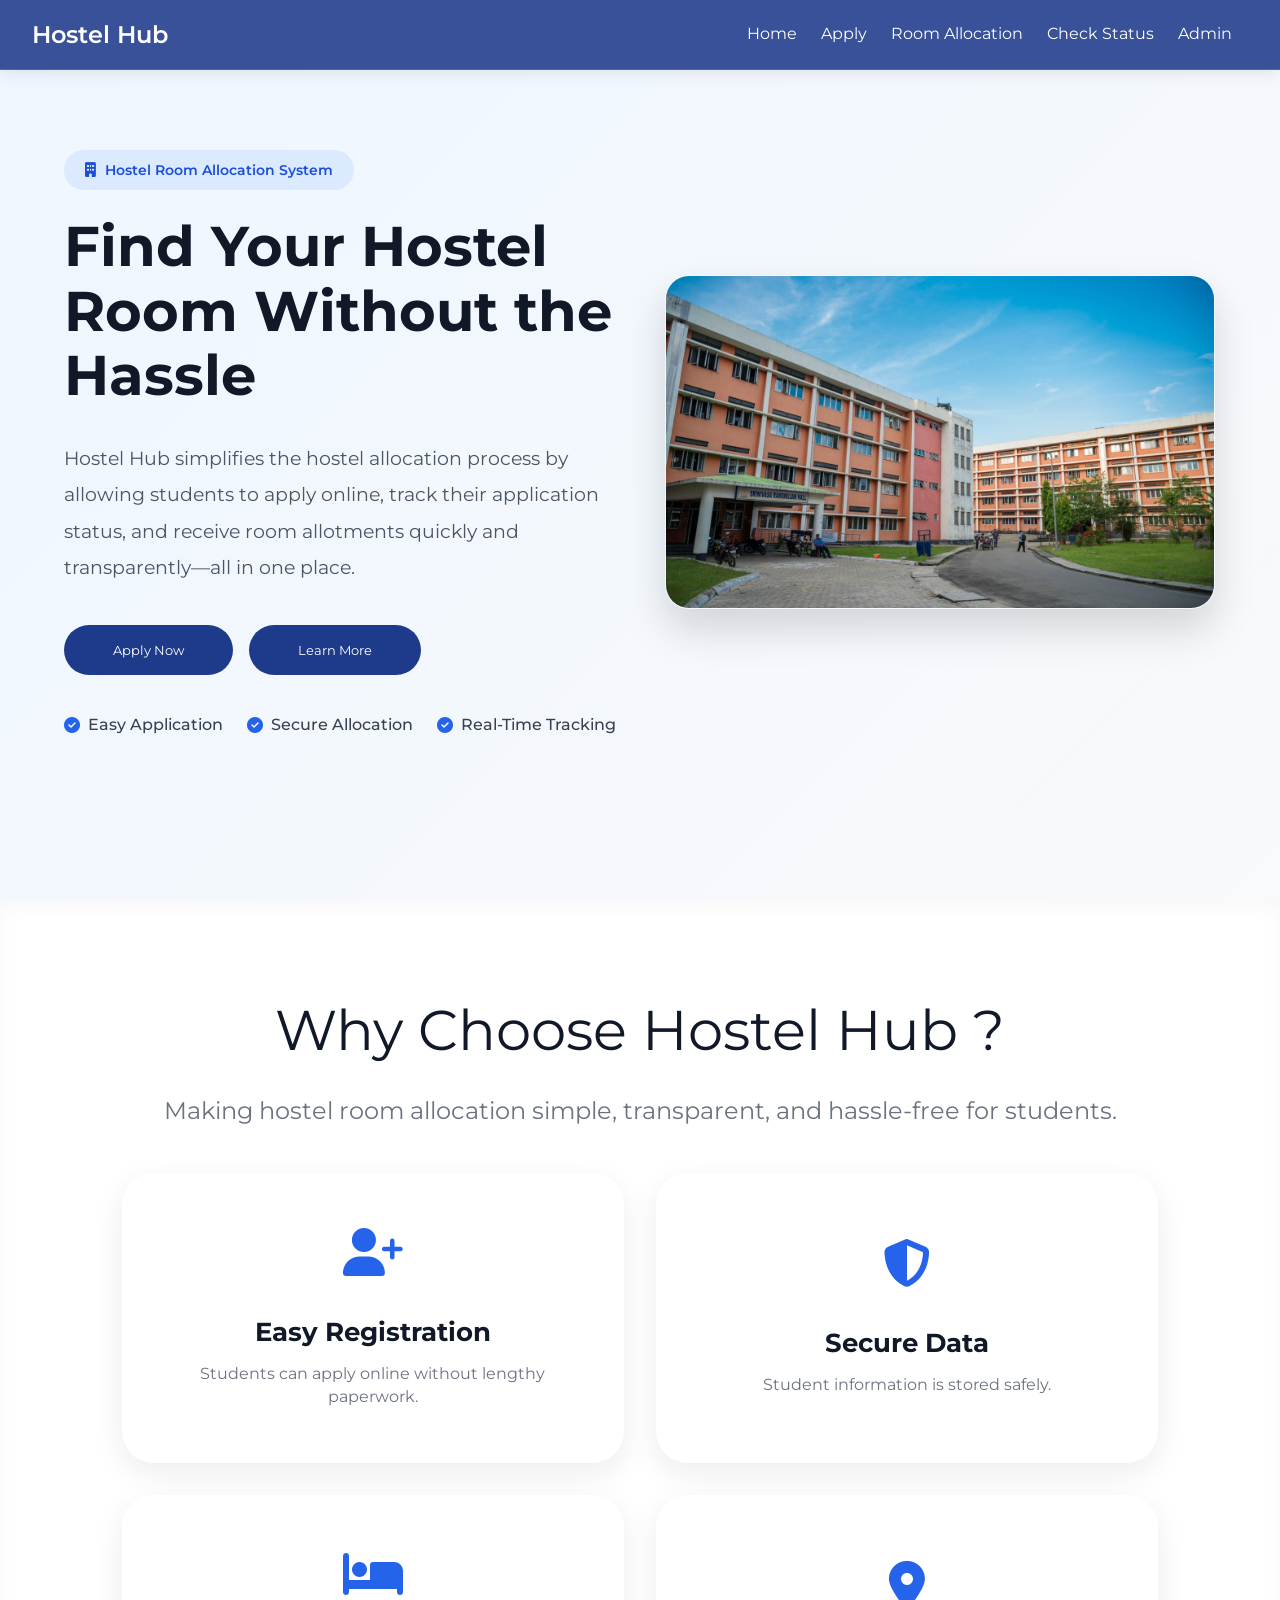
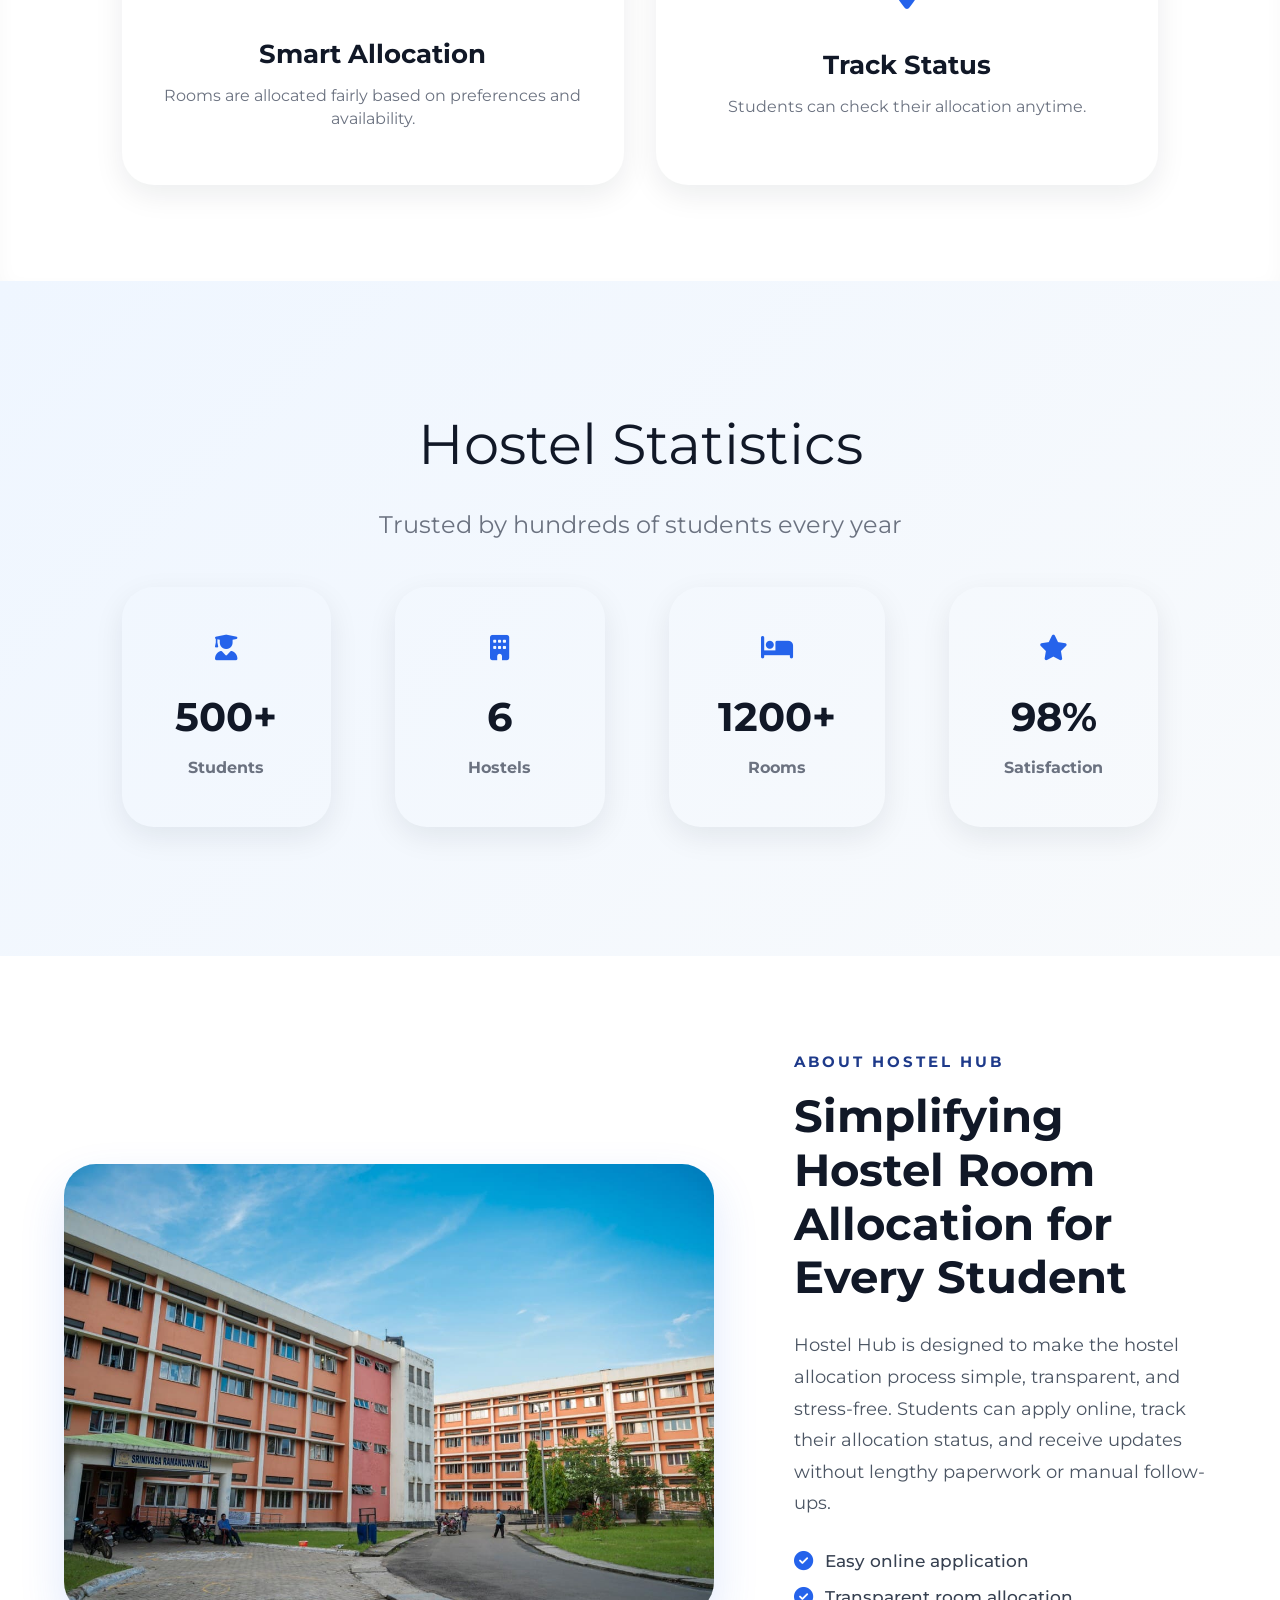
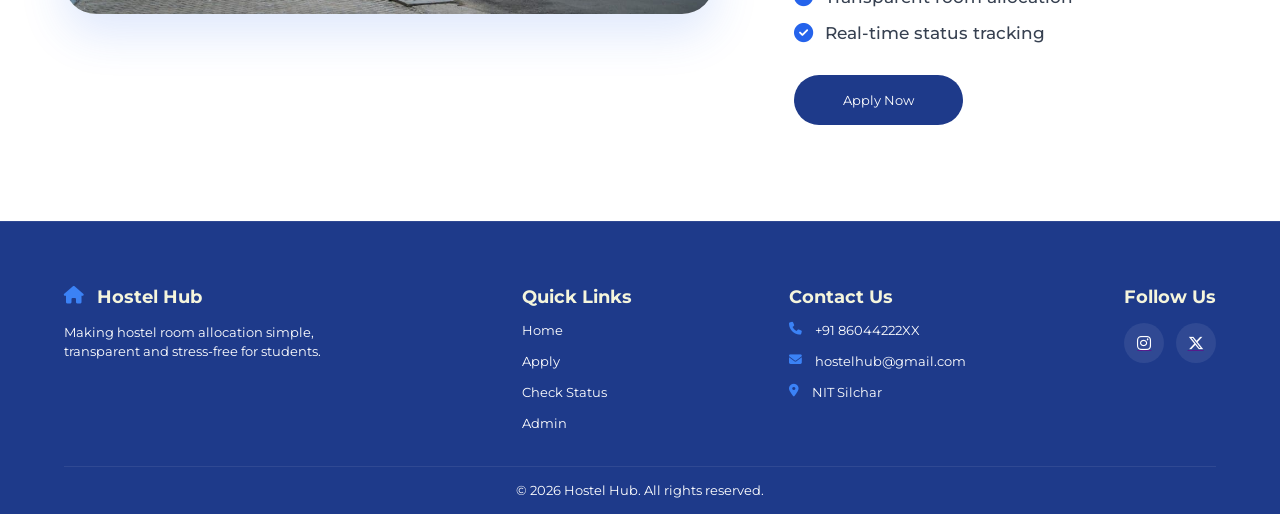
==== commit 44c1cbfb: "Created seperate css file for footer section" ====
--- a/html/index.html
+++ b/html/index.html
@@ -5,9 +5,11 @@
     <meta charset="UTF-8">
     <meta name="viewport" content="width=device-width, initial-scale=1.0">
     <title>Home-Page</title>
-   <link rel="stylesheet" href="../css/global.css">
-<link rel="stylesheet" href="../css/variable.css">
-<link rel="stylesheet" href="../css/style.css">
+    <link rel="stylesheet" href="../css/global.css">
+    <link rel="stylesheet" href="../css/variable.css">
+    <link rel="stylesheet" href="../css/nav.css">
+    <link rel="stylesheet" href="../css/footer.css">
+    <link rel="stylesheet" href="../css/style.css">
     <link rel="stylesheet" href="https://cdnjs.cloudflare.com/ajax/libs/font-awesome/6.7.2/css/all.min.css">
     <style>
         @import url('https://fonts.googleapis.com/css2?family=Montserrat:ital,wght@0,100..900;1,100..900&display=swap');
@@ -20,68 +22,68 @@
         <div class="nav-links" id="navLinks">
             <a href="index.html">Home</a>
             <a href="apply.html">Apply</a>
-             <a href="room-allocation.html">Room Allocation</a>
+            <a href="room-allocation.html">Room Allocation</a>
             <a href="check-status.html">Check Status</a>
             <a href="admin.html">Admin</a>
         </div>
         <button class="nav-toggle" id="navToggle" aria-label="Toggle menu">
-        <i class="fa-solid fa-bars"></i>
-    </button>
+            <i class="fa-solid fa-bars"></i>
+        </button>
     </nav>
     <main>
-       <section class="hero">
-    <div class="container hero-container">
-
-        <div class="hero-content">
-
-            <span class="hero-badge">
-                <i class="fa-solid fa-building"></i>
-                Hostel Room Allocation System
-            </span>
-
-            <h1 class="hero-heading">
-                Find Your Hostel Room
-                Without the Hassle
-            </h1>
-
-            <p class="hero-description">
-                Hostel Hub simplifies the hostel allocation process by allowing
-                students to apply online, track their application status, and
-                receive room allotments quickly and transparently—all in one place.
-            </p>
-
-            <div class="hero-buttons">
-                <button class="btn">Apply Now</button>
-                <button class="btn btn-secondary">Learn More</button>
-            </div>
-
-            <div class="hero-highlights">
-
-                <div class="highlight">
-                    <i class="fa-solid fa-circle-check"></i>
-                    Easy Application
-                </div>
-
-                <div class="highlight">
-                    <i class="fa-solid fa-circle-check"></i>
-                    Secure Allocation
-                </div>
-
-                <div class="highlight">
-                    <i class="fa-solid fa-circle-check"></i>
-                    Real-Time Tracking
-                </div>
-
-            </div>
-
-        </div>
-
-        <div class="hero-img">
-            <img src="../assets/hostel.jpg" alt="Hostel Building">
-        </div>
-
-    </div>
-</section>
+        <section class="hero">
+            <div class="container hero-container">
+
+                <div class="hero-content">
+
+                    <span class="hero-badge">
+                        <i class="fa-solid fa-building"></i>
+                        Hostel Room Allocation System
+                    </span>
+
+                    <h1 class="hero-heading">
+                        Find Your Hostel Room
+                        Without the Hassle
+                    </h1>
+
+                    <p class="hero-description">
+                        Hostel Hub simplifies the hostel allocation process by allowing
+                        students to apply online, track their application status, and
+                        receive room allotments quickly and transparently—all in one place.
+                    </p>
+
+                    <div class="hero-buttons">
+                        <button class="btn">Apply Now</button>
+                        <button class="btn btn-secondary">Learn More</button>
+                    </div>
+
+                    <div class="hero-highlights">
+
+                        <div class="highlight">
+                            <i class="fa-solid fa-circle-check"></i>
+                            Easy Application
+                        </div>
+
+                        <div class="highlight">
+                            <i class="fa-solid fa-circle-check"></i>
+                            Secure Allocation
+                        </div>
+
+                        <div class="highlight">
+                            <i class="fa-solid fa-circle-check"></i>
+                            Real-Time Tracking
+                        </div>
+
+                    </div>
+
+                </div>
+
+                <div class="hero-img">
+                    <img src="../assets/hostel.jpg" alt="Hostel Building">
+                </div>
+
+            </div>
+        </section>
         <section class="features">
             <div class="container">
                 <div class="heading">Why Choose Hostel Hub ?</div>
@@ -193,5 +195,6 @@
         </div>
     </footer>
 </body>
- <script src="../js/nav.js"></script>
+<script src="../js/nav.js"></script>
+
 </html>
--- a/css/global.css
+++ b/css/global.css
@@ -1,15 +1,15 @@
-.container{
+.container {
     width: 90%;
     max-width: 1300px;
     margin: 0 auto;
 }
 
-html{
+html {
     scroll-behavior: smooth;
 }
 
-body{
-    background:#F8FAFC;
+body {
+    background: #F8FAFC;
 }
 
 
@@ -29,7 +29,7 @@
     transform: translateY(-3px);
     box-shadow: 0 12px 30px rgba(37, 99, 235, .3);
 }
+
 .btn:active {
     transform: scale(0.95);
-}
-
+}
--- a/css/variable.css
+++ b/css/variable.css
@@ -1,12 +1,12 @@
-:root{
+:root {
   --primary-color: #1E3A8A;
   --secondary-color: #2563EB;
   --background-color: #F8FAFC;
   --surface-color: #FFFFFF;
   --text-color: #111827;
   --heading-color: #111827;
-  
+
   --section-padding: 6rem;
   --card-radius: 2rem;
-  --shadow: 0 10px 30px rgba(15,23,42,.08);
+  --shadow: 0 10px 30px rgba(15, 23, 42, .08);
 }
--- a/css/nav.css
+++ b/css/nav.css
@@ -0,0 +1,109 @@
+.nav {
+    display: flex;
+    height: 70px;
+    width: 100%;
+    background: rgba(30, 58, 138, 0.88);
+
+    backdrop-filter: blur(12px);
+    -webkit-backdrop-filter: blur(12px);
+
+    border-bottom: 1px solid rgba(255, 255, 255, .12);
+
+    box-shadow: 0 4px 15px rgba(0, 0, 0, .08);
+    justify-content: space-between;
+    align-items: center;
+    position: sticky;
+    top: 0;
+    position: sticky;
+    z-index: 1000;
+    /* justify-items: center; */
+}
+
+.logo {
+    font-size: 1.5rem;
+    color: white;
+    padding: 2rem;
+    font-weight: 600;
+    font-family: montserrat;
+    transition: 0.3s ease-in-out;
+}
+
+.logo:hover {
+    transform: scale(1.03);
+}
+
+.nav-links {
+    display: flex;
+    gap: 1.5rem;
+    padding: 3rem;
+    font-family: montserrat;
+
+}
+
+.nav a {
+    text-decoration: none;
+    color: white;
+    transition: 0.3s ease;
+    border-bottom: 2px solid transparent;
+}
+
+.nav a:hover {
+    border-bottom: 2px solid white;
+    color: #93C5FD;
+}
+
+/* to make it responsive  */
+
+.nav-toggle {
+    display: none;
+    background: none;
+    border: none;
+    color: white;
+    font-size: 1.5rem;
+    padding: 0 1.5rem;
+    cursor: pointer;
+}
+
+@media (max-width: 768px) {
+    .nav-toggle {
+        display: block;
+    }
+
+    .nav-links {
+        position: absolute;
+        top: 70px;
+        left: 0;
+        width: 100%;
+        background: rgba(30, 58, 138, 0.97);
+        flex-direction: column;
+        align-items: center;
+        gap: 0;
+        padding: 1rem 0;
+
+        transform: translateY(-15px);
+        opacity: 0;
+        visibility: hidden;
+        pointer-events: none;
+        will-change: transform, opacity;
+        transition: transform 0.25s ease, opacity 0.25s ease;
+    }
+
+    .nav-links.active {
+        transform: translateY(0);
+        opacity: 1;
+        visibility: visible;
+        pointer-events: auto;
+    }
+
+    .nav-links a {
+        padding: 1rem 0;
+        width: 100%;
+        text-align: center;
+    }
+
+    .nav {
+        backdrop-filter: none;
+        -webkit-backdrop-filter: none;
+        background: rgba(30, 58, 138, 0.97);
+    }
+}
--- a/css/footer.css
+++ b/css/footer.css
@@ -0,0 +1,178 @@
+.footer {
+    background: #1E3A8A;
+    padding-top: 4rem;
+    border-top: 1px solid rgba(255, 255, 255, .08);
+}
+
+.footer-top {
+    color: grey;
+    display: flex;
+    justify-content: space-between;
+    width: 100%;
+    height: 180px;
+    gap: 2rem;
+}
+
+.footer-brand {
+    max-width: 300px;
+    display: flex;
+    flex-direction: column;
+    gap: 1rem;
+}
+
+.footer-brand h4 {
+    color: beige;
+    font-size: 1.1rem;
+    display: flex;
+    gap: .80rem;
+    justify-items: center;
+
+}
+
+.footer-brand span {
+    color: white;
+    font-size: 0.80rem;
+    line-height: 1.5;
+}
+
+.footer-brand i {
+    color: #3B82F6;
+
+}
+
+.footer-links {
+
+    display: flex;
+    flex-direction: column;
+    gap: 1rem;
+}
+
+.footer-links h4 {
+    color: beige;
+    font-size: 1.1rem;
+}
+
+.footer-links a {
+    text-decoration: none;
+    color: white;
+    font-size: 0.80rem;
+    transition: 0.3s ease-in-out;
+
+}
+
+.footer-links a:hover {
+    transform: translateX(3px);
+    color: #60A5FA;
+}
+
+.footer-contact {
+    display: flex;
+    flex-direction: column;
+    gap: 1rem;
+
+}
+
+.footer-contact h4 {
+    color: beige;
+    font-size: 1.1rem;
+}
+
+.footer-contact span {
+    text-decoration: none;
+    color: white;
+    font-size: 0.80rem;
+    display: flex;
+    gap: .80rem;
+    justify-items: center;
+}
+
+.footer-contact i {
+    color: #3B82F6;
+}
+
+.footer-social h4 {
+    color: beige;
+    font-size: 1.1rem;
+}
+
+.footer-social a i {
+    width: 40px;
+    height: 40px;
+
+    display: flex;
+    justify-content: center;
+    align-items: center;
+
+    border-radius: 50%;
+    background: rgba(255, 255, 255, .08);
+    color: white;
+
+    font-size: 1rem;
+    transition: .3s ease;
+}
+
+
+.footer-social a:hover {
+
+    color: #60A5FA;
+    transform: translateY(-4px);
+
+}
+
+.footer-social a:hover i {
+    background: #2563EB;
+    color: white;
+    transform: translateY(-3px);
+    box-shadow: 0 10px 20px rgba(37, 99, 235, .35);
+
+}
+
+.footer-social-logo {
+    display: flex;
+    justify-content: center;
+    gap: 0.7rem;
+    padding: 1rem 0;
+}
+
+.footer-bottom {
+    border-top: 1px solid rgba(255, 255, 255, 0.08);
+    font-size: 0.80rem;
+    text-align: center;
+    color: white;
+    width: 100%;
+    padding: 1rem;
+}
+
+@media (max-width: 1024px) {
+    .footer-top {
+        flex-wrap: wrap;
+        height: auto;
+        row-gap: 2rem;
+        padding-bottom: 2rem;
+    }
+
+    .footer-brand,
+    .footer-links,
+    .footer-contact,
+    .footer-social {
+        width: 45%;
+        max-width: 45%;
+    }
+}
+@media (max-width: 768px) {
+    .footer-brand,
+    .footer-links,
+    .footer-contact,
+    .footer-social {
+        width: 100%;
+        max-width: 100%;
+        text-align: center;
+        align-items: center;
+    }
+
+    .footer-brand h4,
+    .footer-contact span {
+        justify-content: center;
+    }
+}
+
--- a/css/style.css
+++ b/css/style.css
@@ -6,72 +6,16 @@
     box-sizing: border-box;
 }
 
-/* navbar section  */
-
-.nav {
-    display: flex;
-    height: 70px;
-    width: 100%;
-    background: rgba(30, 58, 138, 0.88);
-
-    backdrop-filter: blur(12px);
-    -webkit-backdrop-filter: blur(12px);
-
-    border-bottom: 1px solid rgba(255, 255, 255, .12);
-
-    box-shadow: 0 4px 15px rgba(0, 0, 0, .08);
-    justify-content: space-between;
-    align-items: center;
-    position: sticky;
-    top: 0;
-    position: sticky;
-    z-index: 1000;
-    /* justify-items: center; */
-}
-
-.logo {
-    font-size: 1.5rem;
-    color: white;
-    padding: 2rem;
-    font-weight: 600;
-    font-family: montserrat;
-    transition: 0.3s ease-in-out;
-}
-
-.logo:hover {
-    transform: scale(1.03);
-}
-
-.nav-links {
-    display: flex;
-    gap: 1.5rem;
-    padding: 3rem;
-    font-family: montserrat;
-
-}
-
-.nav a {
-    text-decoration: none;
-    color: white;
-    transition: 0.3s ease;
-    border-bottom: 2px solid transparent;
-}
-
-.nav a:hover {
-    border-bottom: 2px solid white;
-    color: #93C5FD;
-}
-
-.hero{
-    background: linear-gradient(
-        135deg,
-        #EFF6FF 0%,
-        #F8FAFC 100%
-    );
+
+.hero {
+    background: linear-gradient(135deg,
+            #EFF6FF 0%,
+            #F8FAFC 100%);
     min-height: calc(100vh - 70px);
-    padding:5rem 0;
-    overflow:hidden;
-}
+    padding: 5rem 0;
+    overflow: hidden;
+}
+
 .hero-container {
     max-width: 1300px;
     width: 90%;
@@ -83,95 +27,104 @@
 
 
 }
-.hero-badge{
-
-    display:inline-flex;
-    align-items:center;
-    gap:.6rem;
-
-    padding:.7rem 1.3rem;
-    margin-bottom:1.5rem;
-    background:#DBEAFE;
-
-    color:#1D4ED8;
-    border-radius:40px;
-    font-size:.9rem;
-    font-weight:600;
-}
+
+.hero-badge {
+
+    display: inline-flex;
+    align-items: center;
+    gap: .6rem;
+
+    padding: .7rem 1.3rem;
+    margin-bottom: 1.5rem;
+    background: #DBEAFE;
+
+    color: #1D4ED8;
+    border-radius: 40px;
+    font-size: .9rem;
+    font-weight: 600;
+}
+
 .hero-content {
     flex: 1;
     /* margin: 3rem 1rem; */
     text-align: left;
 }
-.hero-heading{
-
-    font-size:3.5rem;
-    line-height:1.15;
-    font-weight:700;
-    color:#111827;
-    margin-bottom:2rem;
-}
-
-.hero-description{
-
-    font-size:1.2rem;
-    line-height:1.9;
-    color:#4B5563;
-    max-width:620px;
-    margin-bottom:2.5rem;
-}
-
-.hero-buttons{
-    display:flex;
-    gap:1rem;
-    margin-bottom:2.5rem;
-}
-.btn-secondary{
-    background:white;
-    color:#1E3A8A;
-    border:2px solid #1E3A8A;
-}
-
-.btn-secondary:hover{
-    background:#1E3A8A;
-    color:white;
-}
-
-.hero-highlights{
-
-    display:flex;
-    flex-wrap:wrap;
-    gap:1.5rem;
-}
-.highlight{
-
-    display:flex;
-    align-items:center;
-    gap:.5rem;
-    color:#374151;
-    font-weight:500;
-}
-.highlight i{
-    color:#2563EB;
-}
-.hero-img{
-
-    flex:1;
-    display:flex;
-    justify-content:center;
-    position:relative;
-}
-.hero-img img{
-
-    width:100%;
-    max-width:600px;
-    border-radius:28px;
+
+.hero-heading {
+
+    font-size: 3.5rem;
+    line-height: 1.15;
+    font-weight: 700;
+    color: #111827;
+    margin-bottom: 2rem;
+}
+
+.hero-description {
+
+    font-size: 1.2rem;
+    line-height: 1.9;
+    color: #4B5563;
+    max-width: 620px;
+    margin-bottom: 2.5rem;
+}
+
+.hero-buttons {
+    display: flex;
+    gap: 1rem;
+    margin-bottom: 2.5rem;
+}
+
+.btn-secondary {
+    background: white;
+    color: #1E3A8A;
+    border: 2px solid #1E3A8A;
+}
+
+.btn-secondary:hover {
+    background: #1E3A8A;
+    color: white;
+}
+
+.hero-highlights {
+
+    display: flex;
+    flex-wrap: wrap;
+    gap: 1.5rem;
+}
+
+.highlight {
+
+    display: flex;
+    align-items: center;
+    gap: .5rem;
+    color: #374151;
+    font-weight: 500;
+}
+
+.highlight i {
+    color: #2563EB;
+}
+
+.hero-img {
+
+    flex: 1;
+    display: flex;
+    justify-content: center;
+    position: relative;
+}
+
+.hero-img img {
+
+    width: 100%;
+    max-width: 600px;
+    border-radius: 28px;
     box-shadow:
-    0 25px 60px rgba(30,58,138,.18);
-    transition:.4s ease;
-}
-.hero-img img:hover{
-    transform:translateY(-8px);
+        0 25px 60px rgba(30, 58, 138, .18);
+    transition: .4s ease;
+}
+
+.hero-img img:hover {
+    transform: translateY(-8px);
 }
 
 .btn {
@@ -305,15 +258,13 @@
 
 .statistics {
     padding: 6rem 0 6rem;
-    background: linear-gradient(
-        135deg,
-        #EFF6FF 0%,
-        #F8FAFC 100%
-    );
-     min-height: 75vh;
-    display:flex;
-    align-items:center;
-    
+    background: linear-gradient(135deg,
+            #EFF6FF 0%,
+            #F8FAFC 100%);
+    min-height: 75vh;
+    display: flex;
+    align-items: center;
+
 }
 
 .stats-card-container {
@@ -470,163 +421,10 @@
 }
 
 
-/* Footer Section  */
-
-.footer {
-    background: #1E3A8A;
-    padding-top: 4rem;
-    border-top: 1px solid rgba(255, 255, 255, .08);
-}
-
-.footer-top {
-    color: grey;
-    display: flex;
-    justify-content: space-between;
-    width: 100%;
-    height: 180px;
-    gap: 2rem;
-}
-
-.footer-brand {
-    max-width: 300px;
-    display: flex;
-    flex-direction: column;
-    gap: 1rem;
-}
-
-.footer-brand h4 {
-    color: beige;
-    font-size: 1.1rem;
-    display: flex;
-    gap: .80rem;
-    justify-content: center;
-
-}
-
-.footer-brand span {
-    color: white;
-    font-size: 0.80rem;
-    line-height: 1.5;
-}
-
-.footer-brand i {
-    color: #3B82F6;
-
-}
-
-.footer-links {
-
-    display: flex;
-    flex-direction: column;
-    gap: 1rem;
-}
-
-.footer-links h4 {
-    color: beige;
-    font-size: 1.1rem;
-}
-
-.footer-links a {
-    text-decoration: none;
-    color: white;
-    font-size: 0.80rem;
-    transition: 0.3s ease-in-out;
-
-}
-
-.footer-links a:hover{
-    transform: translateX(3px);
-    color: #60A5FA;
-}
-
-.footer-contact {
-    display: flex;
-    flex-direction: column;
-    gap: 1rem;
-
-}
-
-.footer-contact h4 {
-    color: beige;
-    font-size: 1.1rem;
-}
-
-.footer-contact span {
-    text-decoration: none;
-    color: white;
-    font-size: 0.80rem;
-    display: flex;
-    gap: .80rem;
-    justify-content: center;
-}
-.footer-contact i{
-    color:#3B82F6;
-}
-
-.footer-social h4 {
-    color: beige;
-    font-size: 1.1rem;
-}
-
-.footer-social a i{
-    width:40px;
-    height:40px;
-
-    display:flex;
-    justify-content:center;
-    align-items:center;
-
-    border-radius:50%;
-    background:rgba(255,255,255,.08);
-    color:white;
-
-    font-size:1rem;
-    transition:.3s ease;
-}
-
-
-.footer-social a:hover{
-
-    color:#60A5FA;
-    transform:translateY(-4px);
-
-}
-.footer-social a:hover i{
-    background:#2563EB;
-    color:white;
-    transform:translateY(-3px);
-    box-shadow:0 10px 20px rgba(37,99,235,.35);
-
-}
-.footer-social-logo{
-    display: flex;
-    justify-content: center;
-    gap: 0.7rem;
-    padding: 1rem 0;
-}
-.footer-bottom {
-    border-top: 1px solid rgba(255,255,255,0.08);
-    font-size: 0.80rem;
-    text-align: center;
-    color: white;
-    width: 100%;
-    padding: 1rem;
-}
-
-
-
 /* ============================
    NAV TOGGLE (hidden on desktop)
 ============================ */
-.nav-toggle {
-    display: none;
-    background: none;
-    border: none;
-    color: white;
-    font-size: 1.5rem;
-    padding: 0 1.5rem;
-    cursor: pointer;
-}
+
 
 /* ============================
    TABLET (max-width: 1024px)
@@ -681,20 +479,7 @@
         font-size: 2.2rem;
     }
 
-    .footer-top {
-        flex-wrap: wrap;
-        height: auto;
-        row-gap: 2rem;
-        padding-bottom: 2rem;
-    }
-
-    .footer-brand,
-    .footer-links,
-    .footer-contact,
-    .footer-social {
-        width: 45%;
-        max-width: 45%;
-    }
+    
 }
 
 /* ============================
@@ -702,50 +487,6 @@
 ============================ */
 @media (max-width: 768px) {
 
-    .nav-toggle {
-        display: block;
-    }
-
-    .nav-links {
-        position: absolute;
-        top: 70px;
-        left: 0;
-        width: 100%;
-        background: rgba(30, 58, 138, 0.97);
-        flex-direction: column;
-        align-items: center;
-        gap: 0;
-        padding: 1rem 0;
-
-        transform: translateY(-15px);
-        opacity: 0;
-        visibility: hidden;
-        pointer-events: none;
-        will-change: transform, opacity;
-        transition: transform 0.25s ease, opacity 0.25s ease;
-    }
-
-    .nav-links.active {
-        transform: translateY(0);
-        opacity: 1;
-        visibility: visible;
-        pointer-events: auto;
-    }
-
-    .nav-links a {
-        padding: 1rem 0;
-        width: 100%;
-        text-align: center;
-    }
-
-    /* Drop the blur on mobile — expensive to repaint on open/close */
-    .nav {
-        backdrop-filter: none;
-        -webkit-backdrop-filter: none;
-        background: rgba(30, 58, 138, 0.97);
-    }
-
-    /* Hero stacks */
     .hero-container {
         flex-direction: column;
         text-align: center;
@@ -773,7 +514,6 @@
         order: -1;
     }
 
-    /* About stacks */
     .about-container {
         flex-direction: column;
         text-align: center;
@@ -792,21 +532,8 @@
         align-self: center;
     }
 
-    .footer-brand,
-    .footer-links,
-    .footer-contact,
-    .footer-social {
-        width: 100%;
-        max-width: 100%;
-        text-align: center;
-        align-items: center;
-    }
-
-    .footer-brand h4,
-    .footer-contact span {
-        justify-content: center;
-    }
-}
+}
+
 /* ============================
    MOBILE (max-width: 600px)
 ============================ */
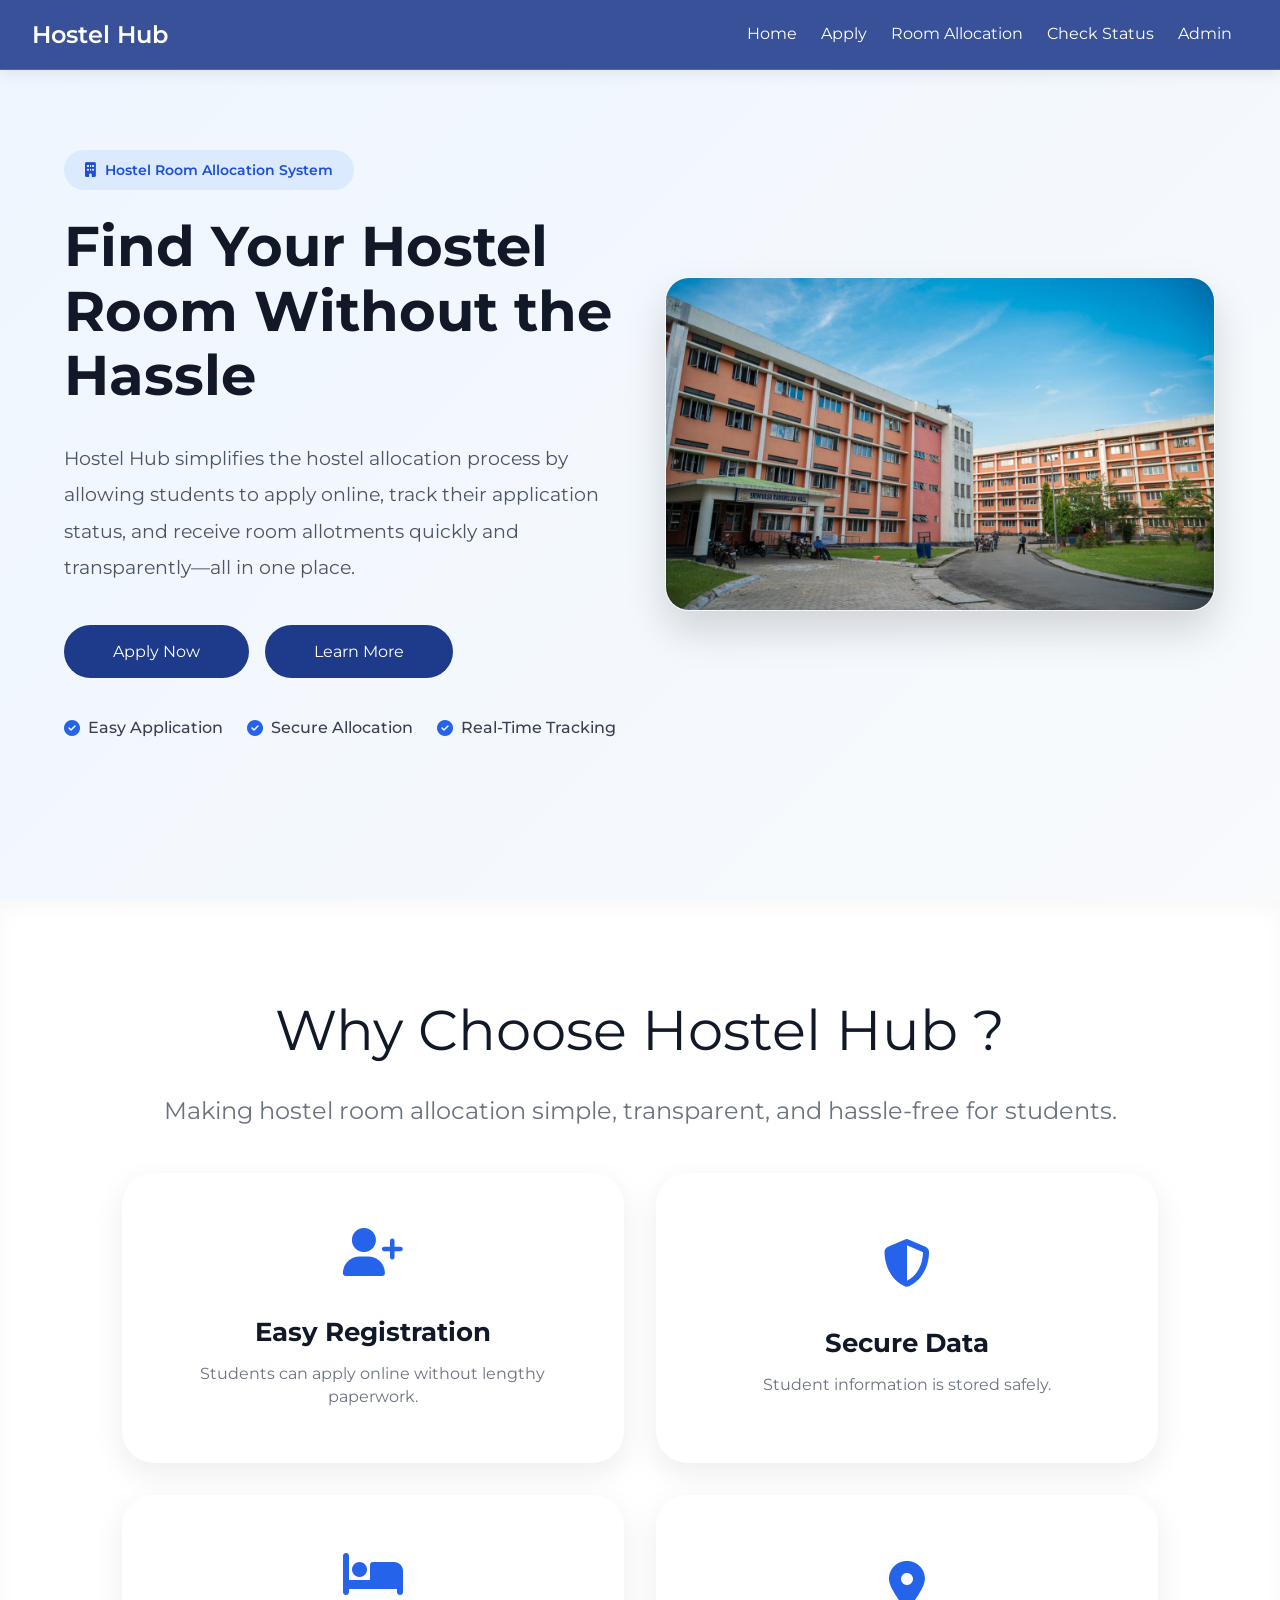
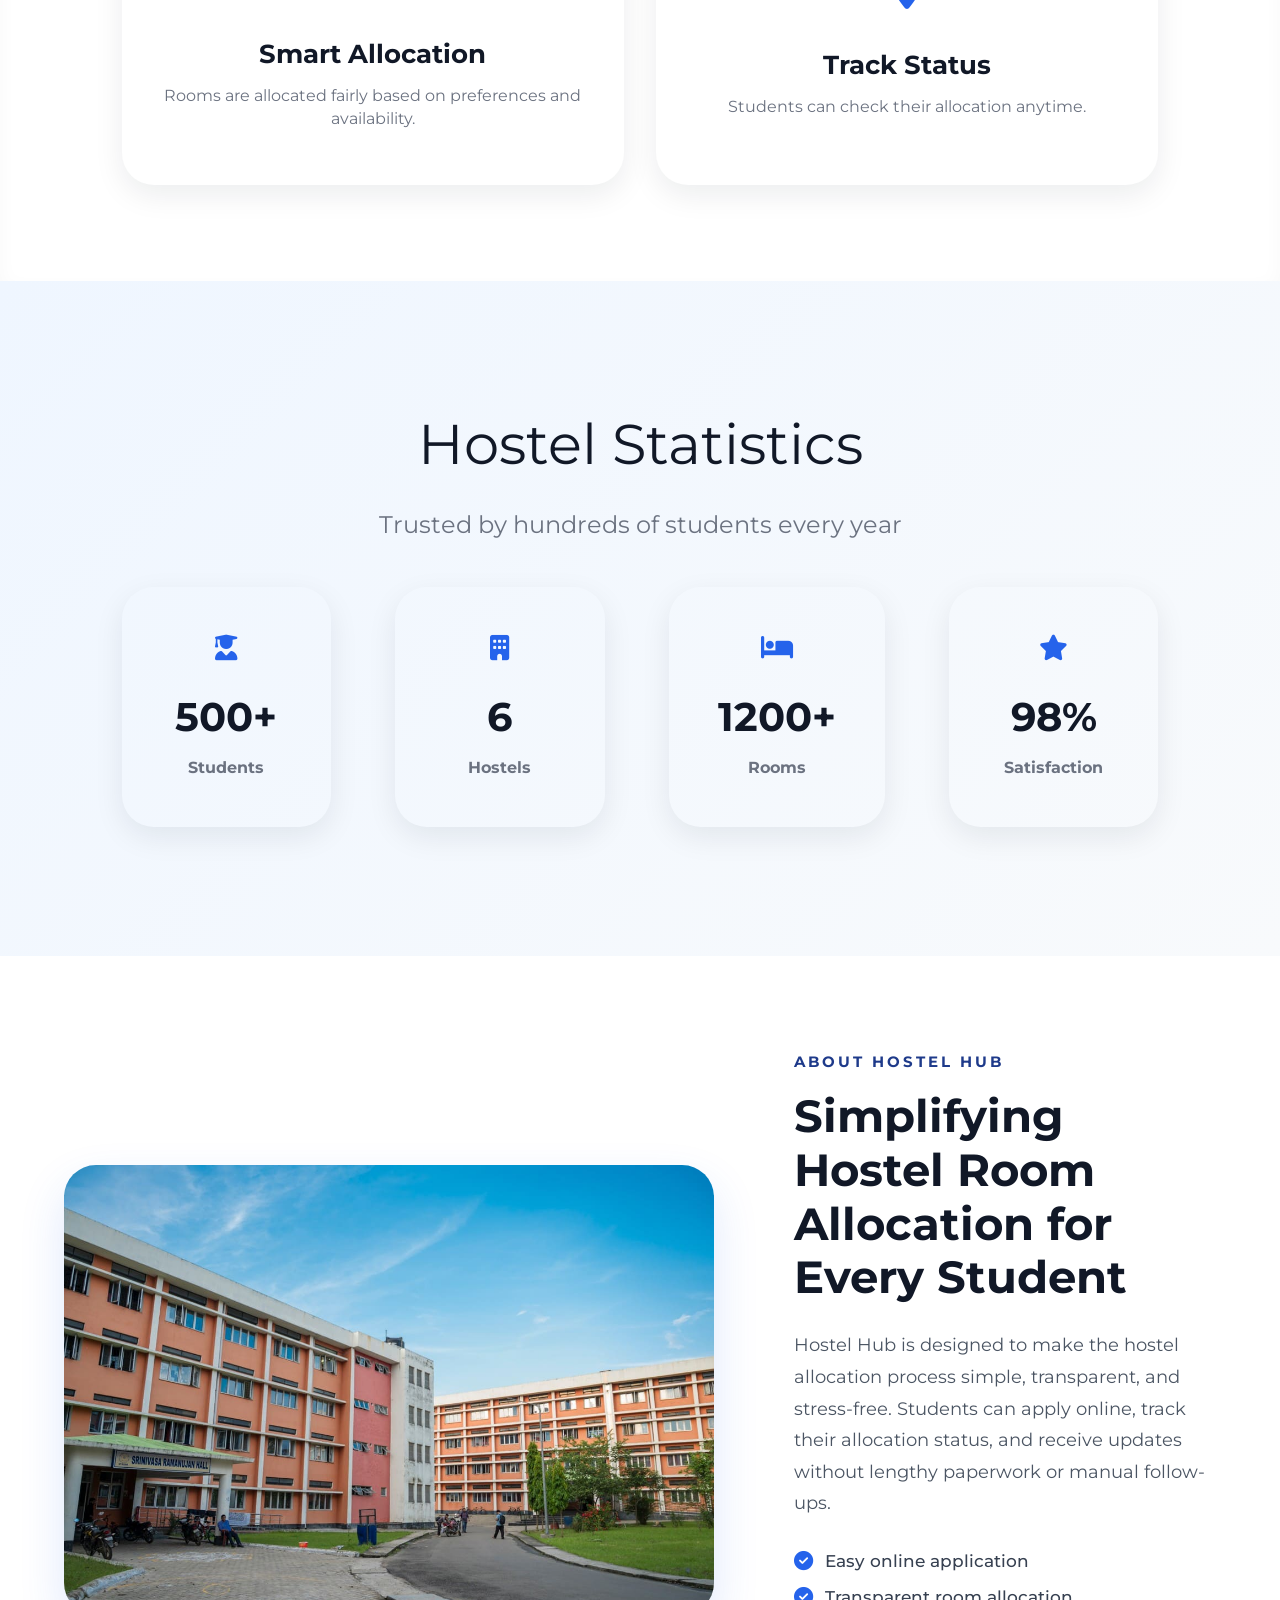
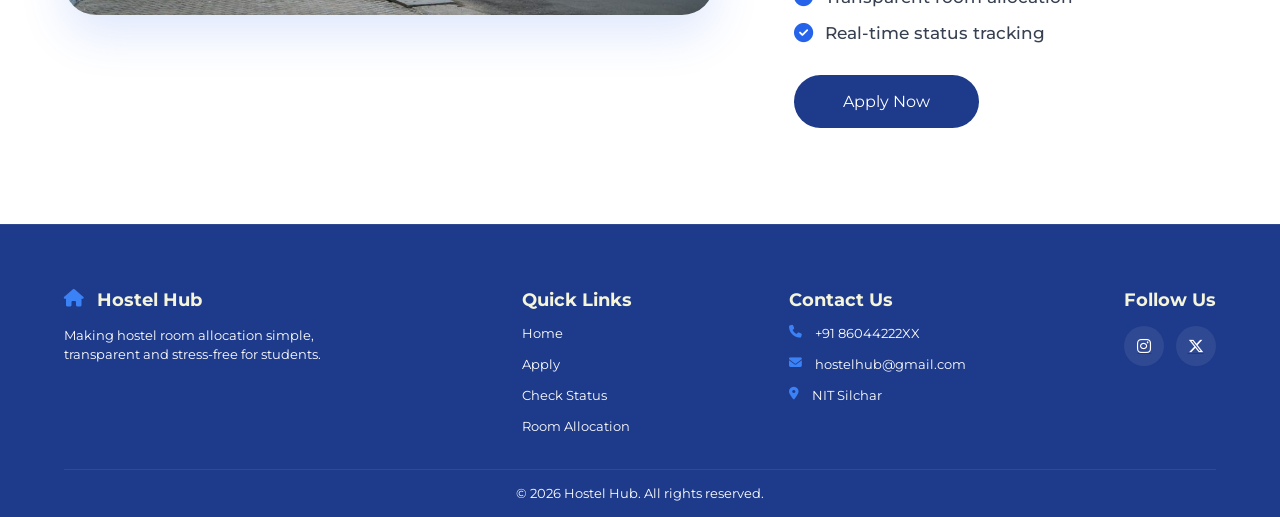
==== commit 4bd06cf8: "final push" ====
--- a/html/index.html
+++ b/html/index.html
@@ -53,8 +53,8 @@
                     </p>
 
                     <div class="hero-buttons">
-                        <button class="btn">Apply Now</button>
-                        <button class="btn btn-secondary">Learn More</button>
+                        <a class="btn" href="apply.html">Apply Now</a>
+                        <a class="btn" href="#about">Learn More</a>
                     </div>
 
                     <div class="hero-highlights">
@@ -142,7 +142,7 @@
 
             </div>
         </section>
-        <section class="about">
+        <section class="about" id="about">
             <div class="about-container">
                 <img src="../assets/hostel.jpg" alt="">
                 <div class="about-content">
@@ -156,7 +156,7 @@
                         <li><i class="fa-solid fa-circle-check"></i>Transparent room allocation</li>
                         <li><i class="fa-solid fa-circle-check"></i>Real-time status tracking</li>
                     </ul>
-                    <button class="btn">Apply Now</button>
+                    <a class="btn" href="apply.html">Apply Now</a>
                 </div>
             </div>
         </section>
@@ -172,10 +172,11 @@
                 </div>
                 <div class="footer-links">
                     <h4>Quick Links</h4>
-                    <a href="">Home</a>
-                    <a href="">Apply</a>
-                    <a href="">Check Status</a>
-                    <a href="">Admin</a>
+                    <a href="#">Home</a>
+                    <a href="apply.html">Apply</a>
+                    <a href="check-status.html">Check Status</a>
+                    <a href="room-allocation.html">Room Allocation</a>
+                    
                 </div>
                 <div class="footer-contact">
                     <h4>Contact Us</h4>
--- a/css/global.css
+++ b/css/global.css
@@ -22,6 +22,7 @@
     background: #1E3A8A;
     transition: 0.3s ease-in-out;
     cursor: pointer;
+    text-decoration: none;
 }
 
 .btn:hover {
--- a/css/style.css
+++ b/css/style.css
@@ -106,51 +106,6 @@
 }
 
 .hero-img {
-
-    flex: 1;
-    display: flex;
-    justify-content: center;
-    position: relative;
-}
-
-.hero-img img {
-
-    width: 100%;
-    max-width: 600px;
-    border-radius: 28px;
-    box-shadow:
-        0 25px 60px rgba(30, 58, 138, .18);
-    transition: .4s ease;
-}
-
-.hero-img img:hover {
-    transform: translateY(-8px);
-}
-
-.btn {
-
-    border: 1px solid transparent;
-    border-radius: 2rem;
-    padding: 1rem 3rem;
-    color: white;
-    background: #1E3A8A;
-    transition: 0.3s ease-in-out;
-    cursor: pointer;
-}
-
-.btn:hover {
-    background: #2563EB;
-
-    transform: translateY(-3px);
-
-    box-shadow: 0 12px 30px rgba(37, 99, 235, .3);
-}
-
-.btn:active {
-    transform: scale(0.95);
-}
-
-.hero-img {
     display: flex;
     flex: 1;
     justify-content: center;
@@ -163,10 +118,15 @@
     object-fit: cover;
     width: 100%;
     max-width: 550px;
+    transition: 0.3s ease;
     height: auto;
     display: block;
 
 
+}
+
+.hero-img img:hover {
+    transform: translateY(-8px);
 }
 
 /* Features Section  */
@@ -422,11 +382,6 @@
 
 
 /* ============================
-   NAV TOGGLE (hidden on desktop)
-============================ */
-
-
-/* ============================
    TABLET (max-width: 1024px)
 ============================ */
 @media (max-width: 1024px) {
